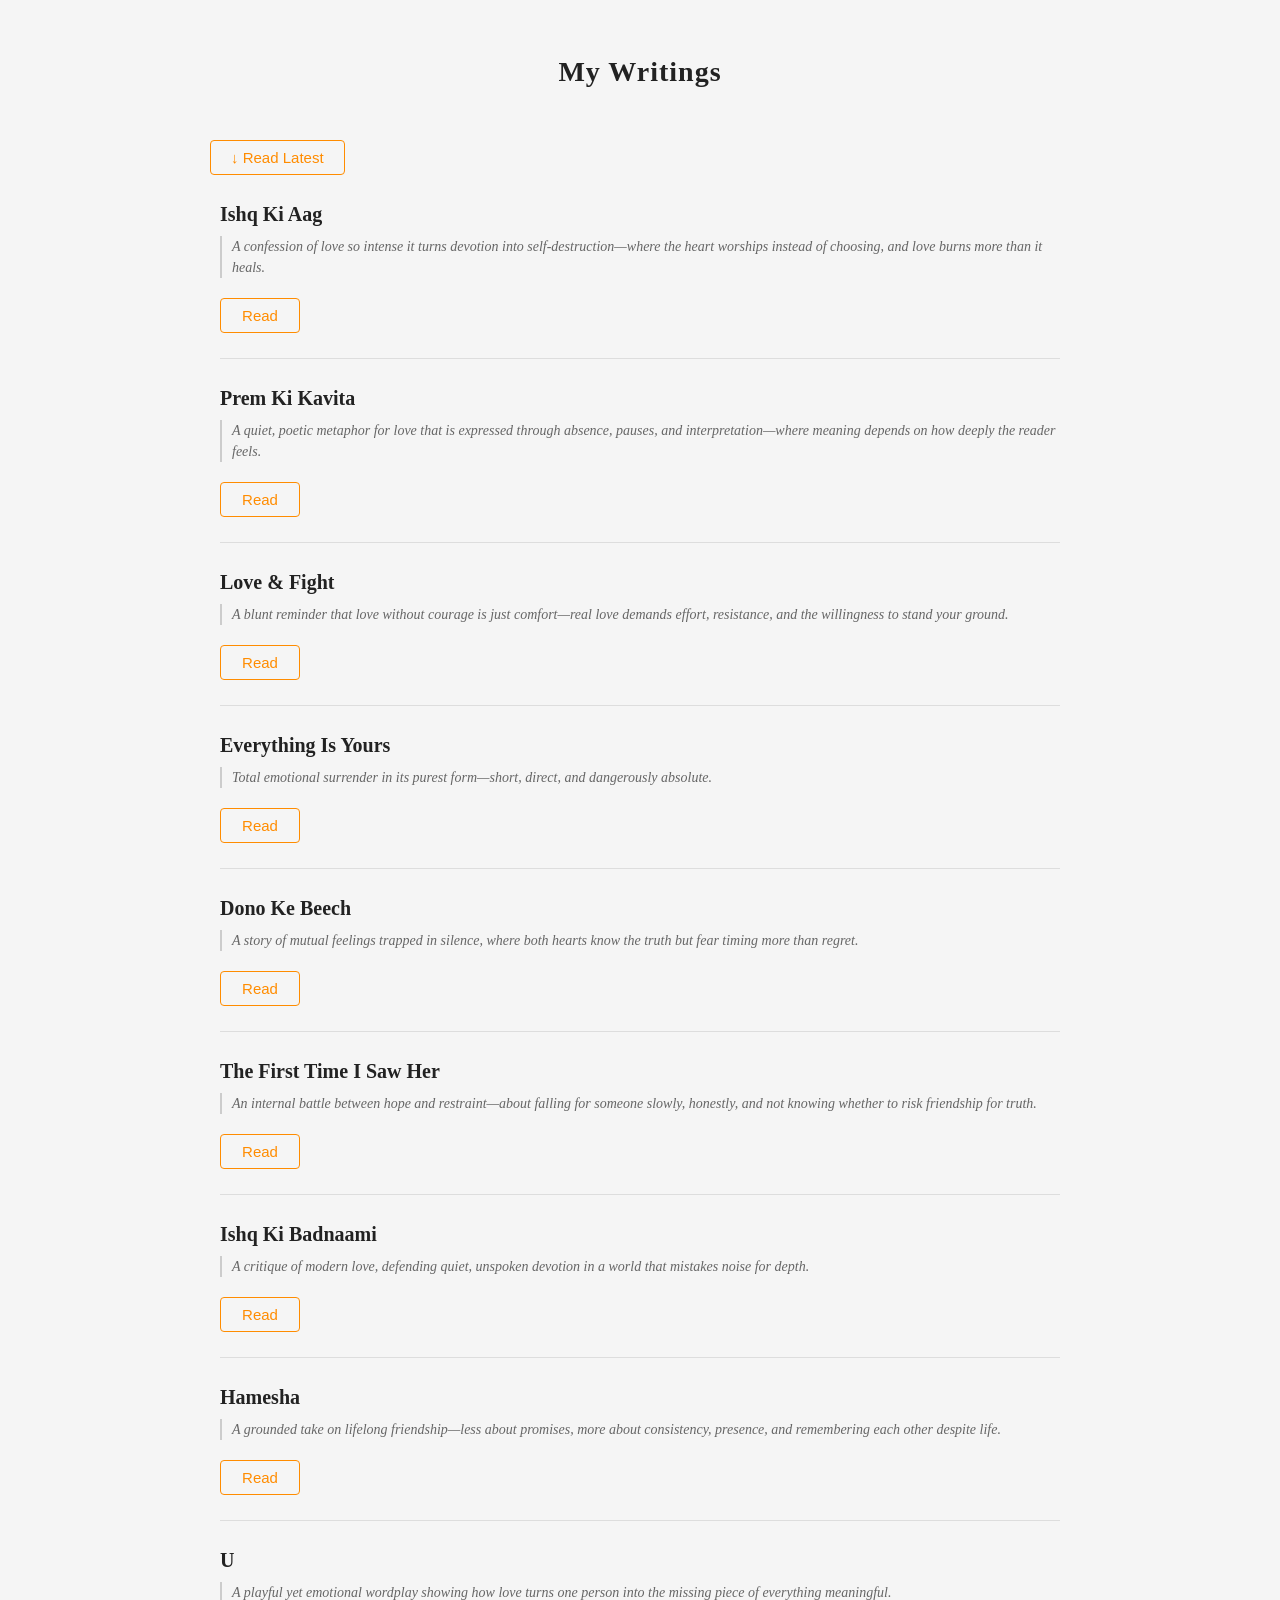
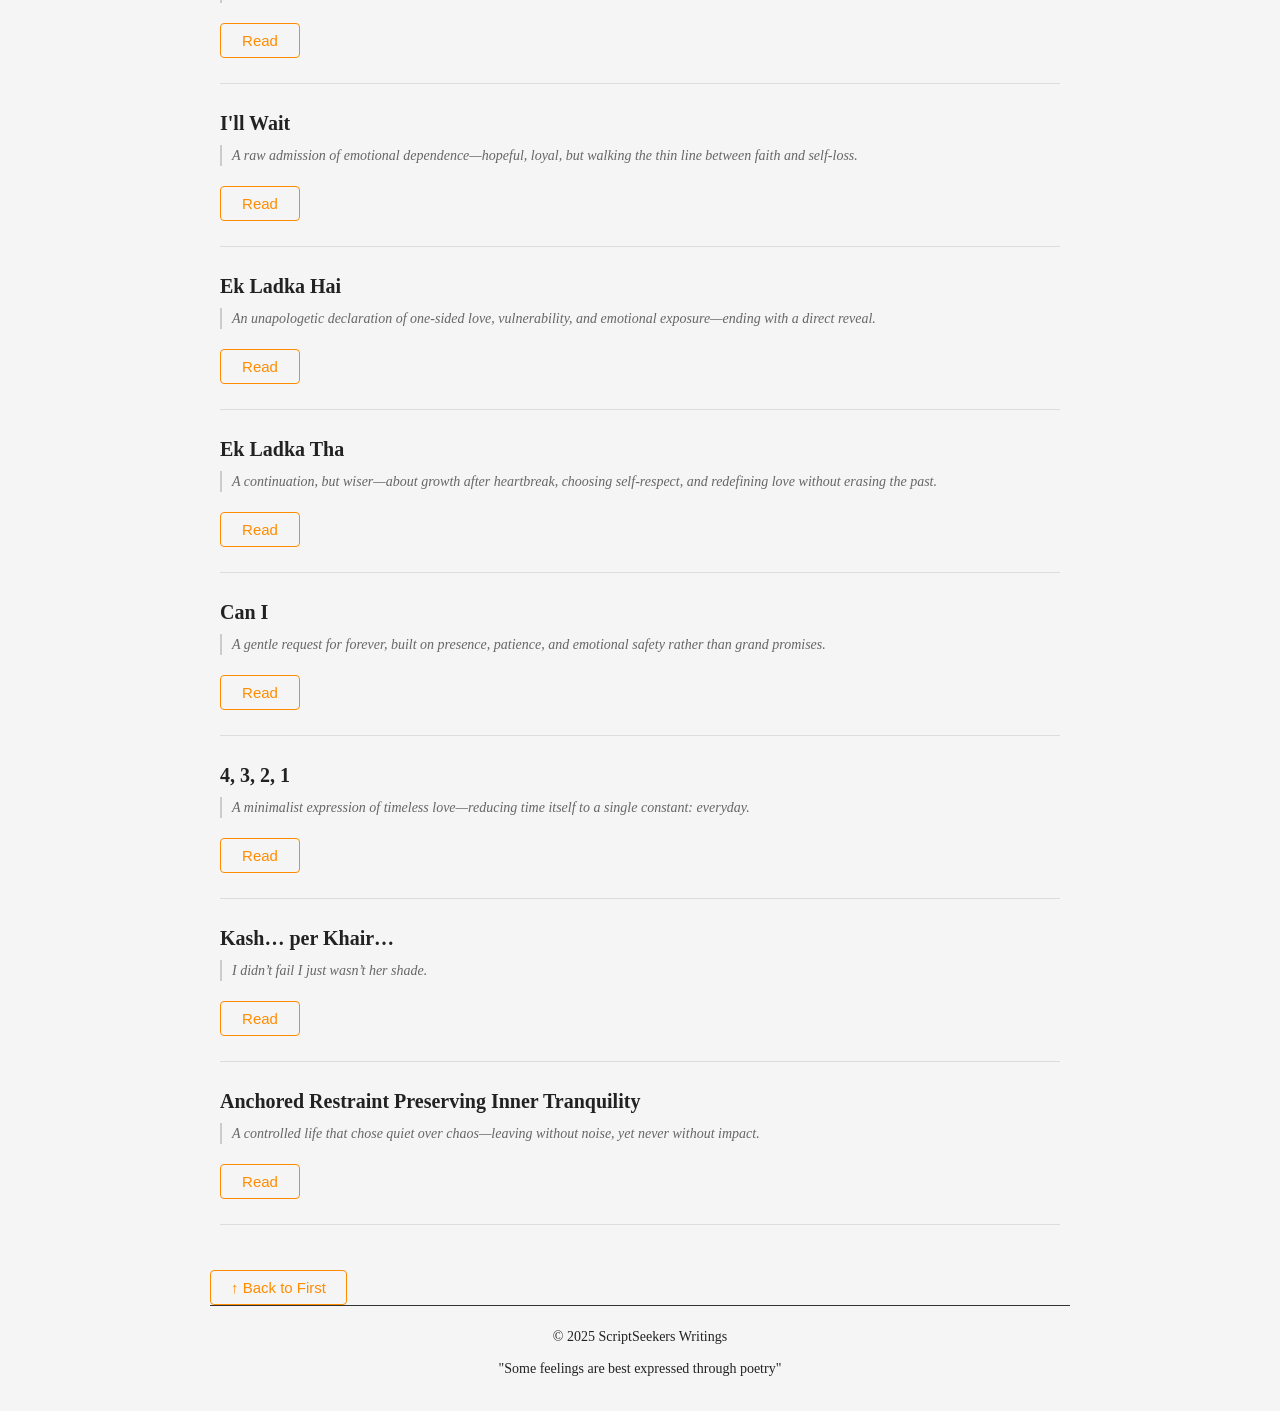
==== index.html @ 4f08c77f "Update index.html" ====
<!DOCTYPE html>
<html lang="en">
<head>
  <meta charset="UTF-8">
  <meta name="viewport" content="width=device-width, initial-scale=1.0">
  <title>ScriptSeekers Writings</title>
  <style>
    * {
      margin: 0;
      padding: 0;
      box-sizing: border-box;
    }

    .nav-buttons {
      position: fixed;
      right: 15px;
      bottom: 20px;
      display: flex;
      flex-direction: column;
      gap: 10px;
      z-index: 999;
    }

    .nav-buttons button {
      background: rgba(0,0,0,0.7);
      backdrop-filter: blur(4px);
    }

    body {
      font-family: Georgia, serif;
      background: #0f0f0f;
      color: #f2f2f2;
      max-width: 900px;
      margin: 0 auto;
      padding: 20px;
      line-height: 1.6;
    }

    h1 {
      text-align: center;
      margin: 30px 0 40px;
      letter-spacing: 1px;
      font-size: 28px;
      padding: 0 10px;
    }

    .card {
      border-bottom: 1px solid #333;
      padding: 25px 0;
      margin: 0 10px;
    }

    .title {
      font-size: 20px;
      font-weight: bold;
      margin-bottom: 8px;
      line-height: 1.4;
    }

    .summary {
      color: #aaa;
      font-style: italic;
      margin-bottom: 15px;
      font-size: 14px;
      line-height: 1.5;
      padding-left: 10px;
      border-left: 2px solid #444;
    }

    button {
      background: transparent;
      color: #ffb347;
      border: 1px solid #ffb347;
      padding: 8px 20px;
      cursor: pointer;
      border-radius: 4px;
      margin-top: 5px;
      font-size: 15px;
      transition: all 0.3s ease;
      min-width: 80px;
    }

    button:hover {
      background: #ffb347;
      color: #000;
    }

    button:active {
      transform: scale(0.98);
    }

    .content {
      display: none;
      white-space: pre-line;
      margin-top: 20px;
      line-height: 1.8;
      color: #e6e6e6;
      padding-left: 10px;
      border-left: 1px solid #333;
      font-size: 16px;
      overflow-wrap: break-word;
      word-wrap: break-word;
    }

    /* Mobile-specific styles */
    @media (max-width: 768px) {
      body {
        padding: 15px 10px;
      }
      
      h1 {
        font-size: 24px;
        margin: 20px 0 30px;
        padding: 0 5px;
      }
      
      .card {
        padding: 20px 0;
        margin: 0 5px;
      }
      
      .title {
        font-size: 18px;
      }
      
      .summary {
        font-size: 13px;
        padding-left: 8px;
        margin-bottom: 12px;
      }
      
      button {
        padding: 7px 16px;
        font-size: 14px;
      }
      
      .content {
        font-size: 15px;
        line-height: 1.7;
        padding-left: 8px;
      }
    }

    .footer-bottom {
        text-align: center;
        padding-top: 20px;
        border-top: 1px solid #333;
        max-width: 900px;
        margin: 0 auto;
    }

    .footer-bottom p {
        font-size: 14px;
        margin-bottom: 10px;
    }

    @media (max-width: 480px) {
      body {
        padding: 10px 5px;
      }
      
      h1 {
        font-size: 22px;
        margin: 15px 0 25px;
        letter-spacing: 0.5px;
      }
      
      .card {
        padding: 18px 0;
      }
      
      .title {
        font-size: 17px;
      }
      
      .summary {
        font-size: 12px;
        padding-left: 6px;
        border-left-width: 1px;
      }
      
      button {
        padding: 6px 14px;
        font-size: 13px;
        min-width: 70px;
      }
      
      .content {
        font-size: 14px;
        line-height: 1.6;
        padding-left: 6px;
      }
    }

    /* For very small screens */
    @media (max-width: 360px) {
      h1 {
        font-size: 20px;
      }
      
      .title {
        font-size: 16px;
      }
      
      button {
        padding: 5px 12px;
        font-size: 12px;
      }
    }

    /* Improve readability on all screens */
    @media (prefers-color-scheme: light) {
      body {
        background: #f5f5f5;
        color: #222;
      }
      
      .card {
        border-bottom-color: #ddd;
      }
      
      .summary {
        color: #666;
        border-left-color: #ccc;
      }
      
      .content {
        color: #333;
        border-left-color: #ddd;
      }
      
      button {
        color: #ff8c00;
        border-color: #ff8c00;
      }
      
      button:hover {
        background: #ff8c00;
        color: #fff;
      }
    }

    /* Smooth scrolling for better mobile experience */
    html {
      scroll-behavior: smooth;
    }

    /* Touch-friendly tap targets */
    @media (hover: none) and (pointer: coarse) {
      button {
        padding: 10px 22px;
        min-height: 44px;
      }
      
      .card {
        padding: 22px 0;
      }
    }
  </style>
</head>
<body>
  
<h1 id="top">My Writings</h1>

<div class="jump">
  <a href="#bottom">
    <button>↓ Read Latest</button>
  </a>
</div>

<!-- 1 -->
<div class="card">
  <div class="title">Ishq Ki Aag</div>
  <div class="summary">A confession of love so intense it turns devotion into self-destruction—where the heart worships instead of choosing, and love burns more than it heals.</div>
  <button onclick="toggle(this)">Read</button>
  <div class="content">
Maine pucha apne Ishq se,
“Kya main kar sakta hoon tumhari fikar?”
Ishq ne dhadkan chhoo kar kaha,
“Jo tumhara dil chahe, wahi sachkar.”

Dil ne cheekh kar kaha,
“Main tumhara hona chahta hoon…
Poora, bina kisi bhi shart ke.”

Par main dil de na saka,
Kyuki yeh bechaara dil
Tumhari har ada, har nazakat ko
Bhagwan ki tarah chahne laga hai.

Ab halat yeh hai
Mera dil bhi Ishq ki tarah
Tum par hi jalta,
Tum par hi pighalta,
Tum par hi bikhar raha hai.

Ki chandi sona ek taraf,
aur tera hona ek taraf.
Ek taraf teri aankhen,
jaadu tona ek taraf.
  </div>
</div>

<!-- 2 -->
<div class="card">
  <div class="title">Prem Ki Kavita</div>
  <div class="summary">A quiet, poetic metaphor for love that is expressed through absence, pauses, and interpretation—where meaning depends on how deeply the reader feels.</div>
  <button onclick="toggle(this)">Read</button>
  <div class="content">
Priy likhakar niche likh du naam tumhara,
kuch jagah beech me chhod,
niche likh dun sada tumhara.

Likha beech me kya,
yeh tumko padhna hai,
kagaz par man ki bhasha ka
artha samajhna hai.

Jo bhi artha nikalogi tum,
wah mujhko swikar;
jhuke adhar, jhuke nayan,
maun adhar ya kora kagaz —
artha sabhi ka pyar.
  </div>
</div>

<!-- 3 -->
<div class="card">
  <div class="title">Love & Fight</div>
  <div class="summary">A blunt reminder that love without courage is just comfort—real love demands effort, resistance, and the willingness to stand your ground.</div>
  <button onclick="toggle(this)">Read</button>
  <div class="content">
If you're a lover,
you gotta be a fighter.
Because if you don't fight for your love,
what kind of love do you have?
  </div>
</div>

<!-- 4 -->
<div class="card">
  <div class="title">Everything Is Yours</div>
  <div class="summary">Total emotional surrender in its purest form—short, direct, and dangerously absolute.</div>
  <button onclick="toggle(this)">Read</button>
  <div class="content">
You are the love of my life.
Everything I have.
And everything I am.
Is yours.
  </div>
</div>

<!-- 5 -->
<div class="card">
  <div class="title">Dono Ke Beech</div>
  <div class="summary">A story of mutual feelings trapped in silence, where both hearts know the truth but fear timing more than regret.</div>
  <button onclick="toggle(this)">Read</button>
  <div class="content">
Na tu bola, na main,
par har lafz ke beech kuch tha.
Hawa bhi jaanti thi,
ke khamoshi mein ishq sa kuch tha.

Tere dekhne ka andaaz,
aur mera nazar jhuka lena,
ye dono adhoori baatein,
par dil ka keh jaana.

Kisi ne poocha, “kuch chal raha hai?”
hum dono muskura diye,
ek jaise jazbaat the dono ke,
bas alfaaz kahaan diye?

Tu bhi samajhta tha,
main bhi mehsoos karti thi,
par dono ne khud se kaha,
“abhi waqt nahi, bas yehi sahi.”

Aur waqt guzarta gaya,
par wo ehsaas wahi tha
na izhaar hua, na inkaar,
par pyaar… dono ke dilon mein wahi tha. ❤️
  </div>
</div>

<!-- 6 -->
<div class="card">
  <div class="title">The First Time I Saw Her</div>
  <div class="summary">An internal battle between hope and restraint—about falling for someone slowly, honestly, and not knowing whether to risk friendship for truth.</div>
  <button onclick="toggle(this)">Read</button>
  <div class="content">
The first time I saw her,
the world slowed down for a breath.
I was on the field sweat, dust, and nightlight
and there she stood,
in a white jacket and black jeans,
composed, distant, whispering to her phone,
as if the universe bowed quietly to her calm.

I don't know why,
but something inside me stirred that day
a pull, a quiet ache.
She felt like a story I could never belong to,
someone far beyond my reach,
a league I could only dream of entering.

Four years slipped by like passing clouds,
and now, she talks to me.
Sometimes we walk,
side by side, under evening skies,
and I swear,
she feels almost like my type
maybe even more.

I've never lied to her,
not once
my heart's been an open page.
But hers?
I can't read it yet.

And now I stand here, torn
should I keep this fragile friendship,
or risk it all,
and let love take its chance?
  </div>
</div>

<!-- 7 -->
<div class="card">
  <div class="title">Ishq Ki Badnaami</div>
  <div class="summary">A critique of modern love, defending quiet, unspoken devotion in a world that mistakes noise for depth.</div>
  <button onclick="toggle(this)">Read</button>
  <div class="content">
Kehte hain mujhe kya pata ishq kya hota hai,
arre yeh kambakht ishq hi toh badnaam hota hai.
Aaj ke log kya samjhein mohabbat ka junoon,
Jo khamoshi se chaahe, jo naa keh ke bhi kehna chaahe
wahi asar-daam hota hai.
  </div>
</div>

<!-- 8 -->
<div class="card">
  <div class="title">Hamesha</div>
  <div class="summary">A grounded take on lifelong friendship—less about promises, more about consistency, presence, and remembering each other despite life.</div>
  <button onclick="toggle(this)">Read</button>
  <div class="content">
Forever dosti koi vaada nahi,
ek choti si zimmedaari hoti hai.
Hum chahe pehli priority na bane,
par ek priority zaroor hote hain.

Zindagi sabko busy karti hai,
raaste alag-alag mod leti hain.
Phir bhi asli dosti tab dikhti hai
jab hum yaad rakhte hain
ki koi humara bhi hai.

Na roz ki baatein zaroori,
na har pal saath rehna.
Bas kabhi-kabhi ek message,
ek smile, ek "tu theek hai na?"

Forever dosti ka raaz yahi hai
ki hum perfect nahi hote,
par phir bhi ek dusre ko
apni priorities mein
kahin na kahin rakhe rehte hain.
  </div>
</div>

<!-- 9 -->
<div class="card">
  <div class="title">U</div>
  <div class="summary">A playful yet emotional wordplay showing how love turns one person into the missing piece of everything meaningful.</div>
  <button onclick="toggle(this)">Read</button>
  <div class="content">
How can I "LA_GH" without "U"
How can I "TR_ST" without "U"
How can I "H_G" without "U"
How can I have "F_N" without "U"
How can I have a "F_TURE" without "U"
My "SO_L" is incomplete without "U"
  </div>
</div>

<!-- 10 -->
<div class="card">
  <div class="title">I'll Wait</div>
  <div class="summary">A raw admission of emotional dependence—hopeful, loyal, but walking the thin line between faith and self-loss.</div>
  <button onclick="toggle(this)">Read</button>
  <div class="content">
God is not letting me forget about you and me.
Every single day I miss you, I feel alone without you.
I don't know what is going on in my mind,
I just know that you're the love of my life.
So I'll wait for you, and I know that one day
we will be together and live happily....
  </div>
</div>

<!-- 11 -->
<div class="card">
  <div class="title">Ek Ladka Hai</div>
  <div class="summary">An unapologetic declaration of one-sided love, vulnerability, and emotional exposure—ending with a direct reveal.</div>
  <button onclick="toggle(this)">Read</button>
  <div class="content">
Ek Ladka Hai Jo Tumse Bohot Pyar Karta Hai
Ek Ladka Hai Jo Tumhe Bohot Yaad Karta Hai
Ek Ladka Hai Jo Darta Hai Tumhe Khone Se
Ek Ladka Hai Jo Darta Hai Tumhare Rone Se
Ek Ladka Hai Jo Dil Ki Tumhe Keh Nahi Paata
Ek Ladka Hai Jo Tere Bagair Reh Nahi Paata
Ek Ladka Hai Jo Tumhe Paane Ko Tarsta Hai
Ek Ladka Hai Jo Tumhe Dekh Kar Hasta Hai
Ek Ladka Hai Jo Khudko Tumhara Kehta Hai
Ek Ladka Hai Jo Tujhe Sabse Pyara Kehta Hai
Ek Ladka Hai Jiski Tu Mohabat Hai Jaan Hai
Ek Ladka Hai Jo Tere Liye Rehta Pareshan Hai
Uss Ladke Se Abhi Tak, Be Khabar Hai Tu
Woh Ladka Haaye Woh Ladka,
Main Hi Hoon.
  </div>
</div>

<!-- 12 -->
<div class="card">
  <div class="title">Ek Ladka Tha</div>
  <div class="summary">A continuation, but wiser—about growth after heartbreak, choosing self-respect, and redefining love without erasing the past.</div>
  <button onclick="toggle(this)">Read</button>
  <div class="content">
Ek ladka tha jo kabhi tumse bohot pyaar karta tha
Ek ladka tha jo har roz tumhe yaad karta tha
Ek ladka tha jo khone se darta rehta tha
Aur tumhare rone ka bojh khud pe sehta tha

Ek ladka tha jo dil ki baat keh nahi paaya
Aur chup rehkar khud ko hi haar gaya
Ek ladka tha jo tumhare bina reh nahi paata tha
Aur isi aadat ne use kamzor bana diya tha

Ek ladka tha jo paane ko tarasta raha
Aur tumhe dekh kar bhi sirf hasta raha
Ek ladka tha jo khud ko tumhara maanta tha
Aur tumhe apni duniya jaanta tha

Par waqt ne use ek baat sikha di
Ki mohabbat sirf mehsoos karna kaafi nahi hota
Ek din usne khud ko chunte hue dekha
Aur samajh gaya har kahani ka ant rona nahi hota

Ab ek ladka hai
Jo yaad toh karta hai, par rukta nahi
Jo darta nahi, jo toot kar bikta nahi
Jo tumhe apni kahani ka hissa maanta hai
Par poori kahani nahi
Tum ab bhi ho yaadon mein, sach hai
Par jagah badal chuki hai

Woh ladka jo kabhi "main hi hoon" kehta tha
Aaj bas itna kehta hai
"Main tha."
  </div>
</div>

<!-- 13 -->
<div class="card">
  <div class="title">Can I</div>
  <div class="summary">A gentle request for forever, built on presence, patience, and emotional safety rather than grand promises.</div>
  <button onclick="toggle(this)">Read</button>
  <div class="content">
Can I hold your hand,
not just today, but through every storm and sunrise?
& Can I be the one who listens to your silence and still understands?
Can I stay
when the world feels too heavy, and remind you how light love can feel?
Can I love you in all the little ways in every glance, every word, every heartbeat-
for as long as forever remembers us?
  </div>
</div>

<!-- 14 -->
<div class="card">
  <div class="title">4, 3, 2, 1</div>
  <div class="summary">A minimalist expression of timeless love—reducing time itself to a single constant: everyday.</div>
  <button onclick="toggle(this)">Read</button>
  <div class="content">
I can love you for 4 days
Summer day, Winter day, Rainy day, Autumn day.
May be 3 days
Yesterday, Today, Tomorrow.
No it should be 2 times
Day & Night.
May be 1 day
Everyday.
  </div>
</div>

<!-- 15 -->
<div class="card">
  <div class="title">Kash… per Khair…</div>
  <div class="summary">I didn’t fail I just wasn’t her shade.</div>
  <button onclick="toggle(this)">Read</button>
  <div class="content">
<b>A</b>dmired in silence,
<b>L</b>oved without permission.
<b>I</b>ntelligent enough to never pretend,
<b>S</b>trong enough to walk away whole,
<b>H</b>onest even when honesty bruises,
<b>A</b>uthentic in a world addicted to masks.

In the feeling of her,
I become the best shade of green—
But she has always loved blue.
  </div>
</div>

<!-- 16 --> 
<div class="card">
  <div class="title">Anchored Restraint Preserving Inner Tranquility</div> 
  <div class="summary">
    A controlled life that chose quiet over chaos—leaving without noise, yet never without impact.
  </div>
  <button onclick="toggle(this)">Read</button>
  <div class="content">
    He lived contained, not because he felt less,  
    but because he understood the cost of chaos.
    He chose peace with control over loud connection,  
    and in leaving softly,  
    he taught others how to stand without him.

    Woh logon ke beech hansi chhod jaata hai,
    par apni khamoshi kahin aur likh jaata hai.
    Zinda reh ke usne khud ko sambhaala,
    mar ke shayad apna bojh halka kar jaata hai.

    Usse uljhan se darr nahi tha,
    bas dil ke shor se bach ke chala.
    Kaam mein usne nishaan chhode,
    rishton mein bas itna ki —
    kisi ko tootna na pade.

    Woh dil deta tha, par poora nahi,
    kyunki usse yaadein bhaari lagti thi.
    Par jab woh nahi rahega,
    tab log samjhenge —
    uski kam baatein bhi wazan rakhti thi.

    Akela rehna uski kamzori nahi thi,
    yeh uska tarika tha zinda rehne ka.
    Par marne ke baad,
    uska sukoon logon ke yaadon mein badhega,
    kyunki woh kabhi bojh nahi bana.

    Woh chala jaayega bina hungame ke,
    jaise jeeya tha waise hi — shaant.
    Par jo ek baar uski zindagi mein aaya,
    uske andar ek aadat chhod jaayega:
    khud ko sambhaal ke jeene ki.

    Aur shayad yehi uski jeet hai —
    na roye hue log,
    na tootay hue dil,
    bas ek khamosh respect
    jo uske baad bhi zinda rahe.

    Kyunki kuch log jeete hain pyaar ke liye,
    aur kuch —
    taaki unke jaane ke baad bhi
    duniya thodi zyada stable lage.
  </div>
</div>

<div id="bottom"></div>

<div class="jump" style="margin-top:40px;">
  <a href="#top">
    <button>↑ Back to First</button>
  </a>
</div>

<footer>
  <div class="footer-bottom">
    <p>© 2025 ScriptSeekers Writings</p>
    <p>"Some feelings are best expressed through poetry"</p>
  </div>
</footer>

<script>
  function toggle(btn) {
    const content = btn.nextElementSibling;
    content.style.display = content.style.display === "block" ? "none" : "block";
    btn.innerText = content.style.display === "block" ? "Hide" : "Read";
    
    // Smooth scroll to show more content on mobile
    if (content.style.display === "block" && window.innerWidth < 768) {
      content.scrollIntoView({ behavior: 'smooth', block: 'nearest' });
    }
  }

  function goTop() {
    window.scrollTo({ top: 0, behavior: "smooth" });
  }

  function goBottom() {
    window.scrollTo({
      top: document.body.scrollHeight,
      behavior: "smooth"
    });
  }

    function toggle(btn) {
    const content = btn.nextElementSibling;
    const isOpen = content.style.display === "block";

    content.style.display = isOpen ? "none" : "block";
    btn.innerText = isOpen ? "Read" : "Hide";
  }
  
  // Improve mobile experience
  document.addEventListener('DOMContentLoaded', function() {
    // Add touch feedback for buttons
    const buttons = document.querySelectorAll('button');
    buttons.forEach(btn => {
      btn.addEventListener('touchstart', function() {
        this.style.transform = 'scale(0.98)';
      });
      btn.addEventListener('touchend', function() {
        this.style.transform = 'scale(1)';
      });
    });
  });
</script>

</body>

</html>
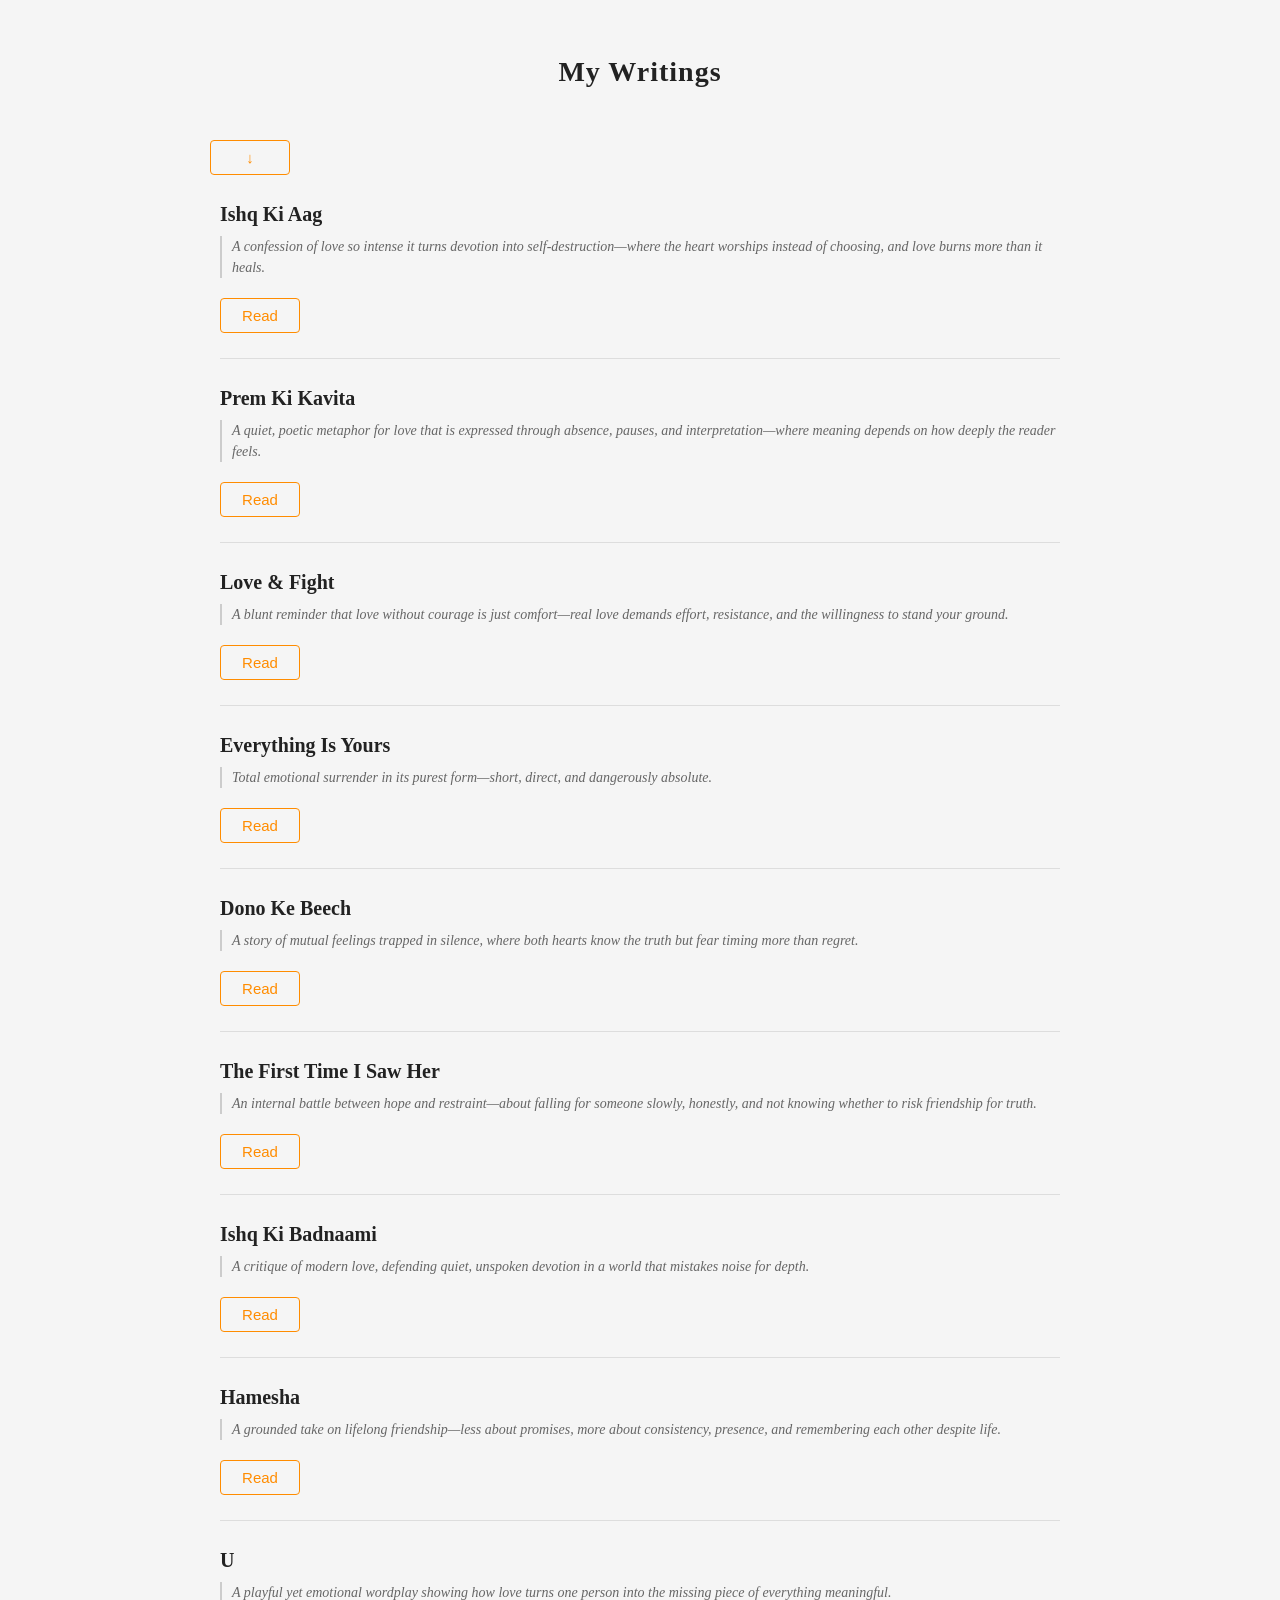
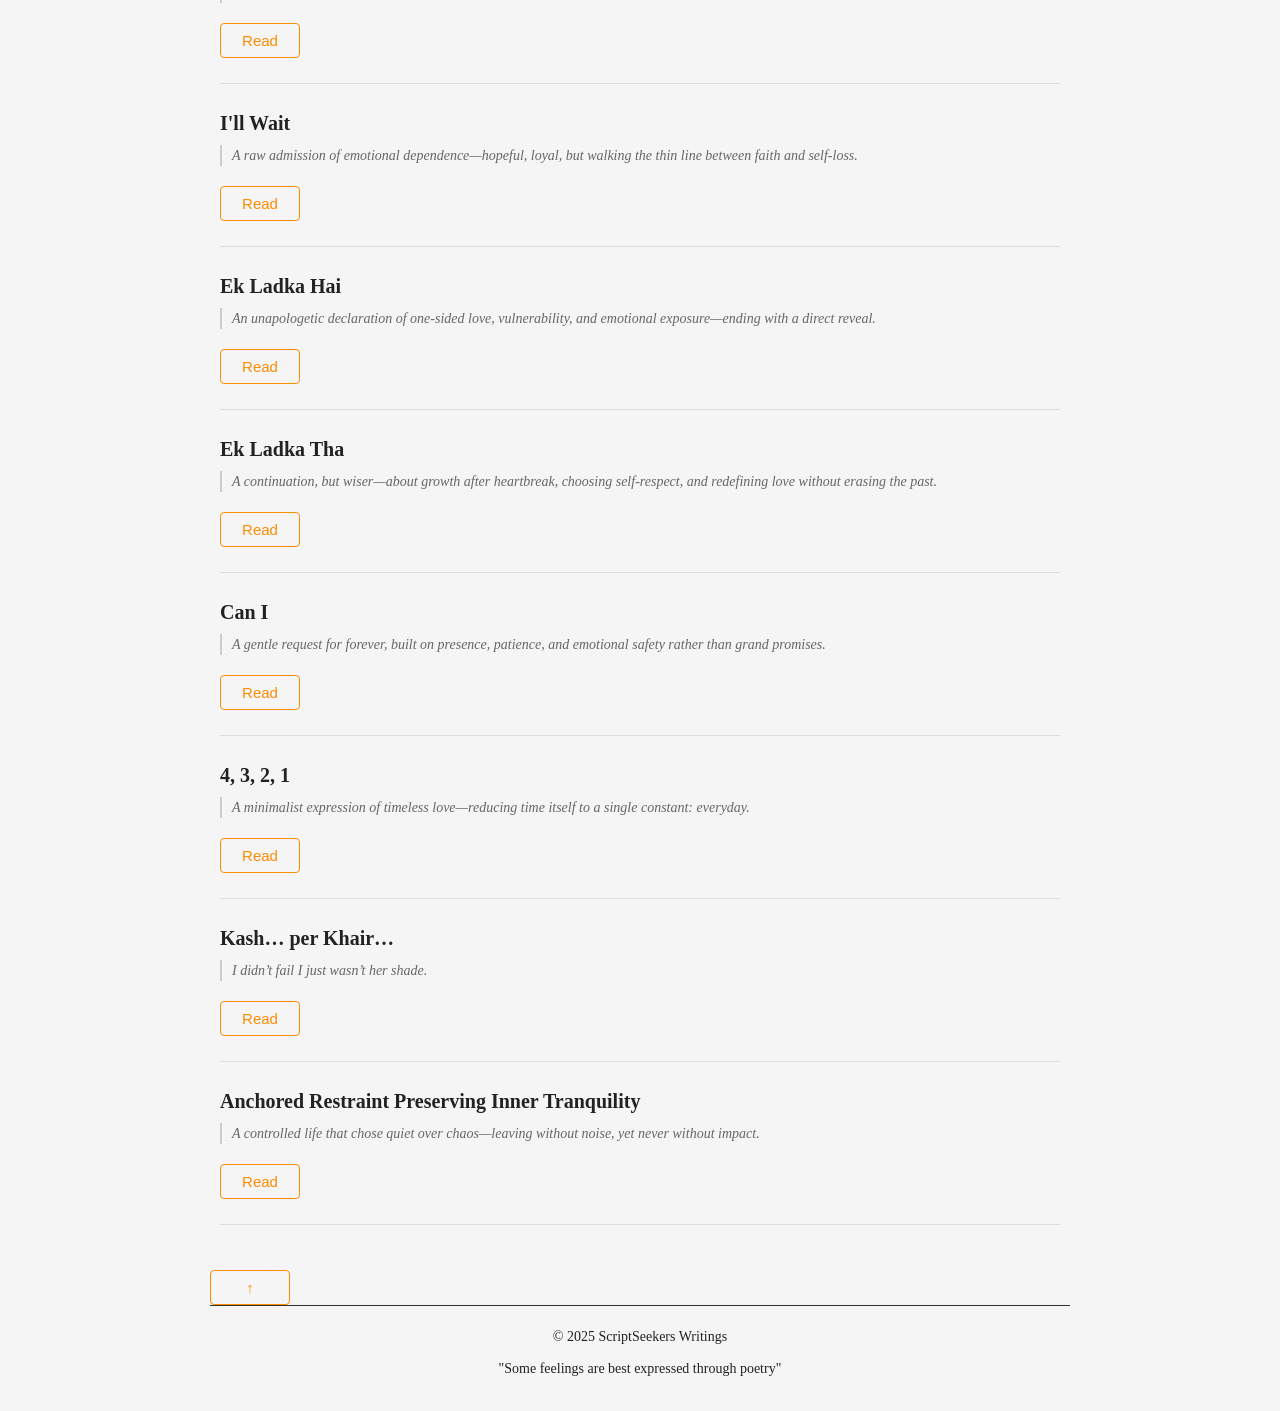
==== commit cbdfc577: "Update index.html" ====
--- a/index.html
+++ b/index.html
@@ -264,7 +264,7 @@
 
 <div class="jump">
   <a href="#bottom">
-    <button>↓ Read Latest</button>
+    <button>↓</button>
   </a>
 </div>
 
@@ -675,7 +675,7 @@
 
 <div class="jump" style="margin-top:40px;">
   <a href="#top">
-    <button>↑ Back to First</button>
+    <button>↑</button>
   </a>
 </div>
 
@@ -707,14 +707,6 @@
       top: document.body.scrollHeight,
       behavior: "smooth"
     });
-  }
-
-    function toggle(btn) {
-    const content = btn.nextElementSibling;
-    const isOpen = content.style.display === "block";
-
-    content.style.display = isOpen ? "none" : "block";
-    btn.innerText = isOpen ? "Read" : "Hide";
   }
   
   // Improve mobile experience
@@ -741,3 +733,5 @@
 
 
 
+
+
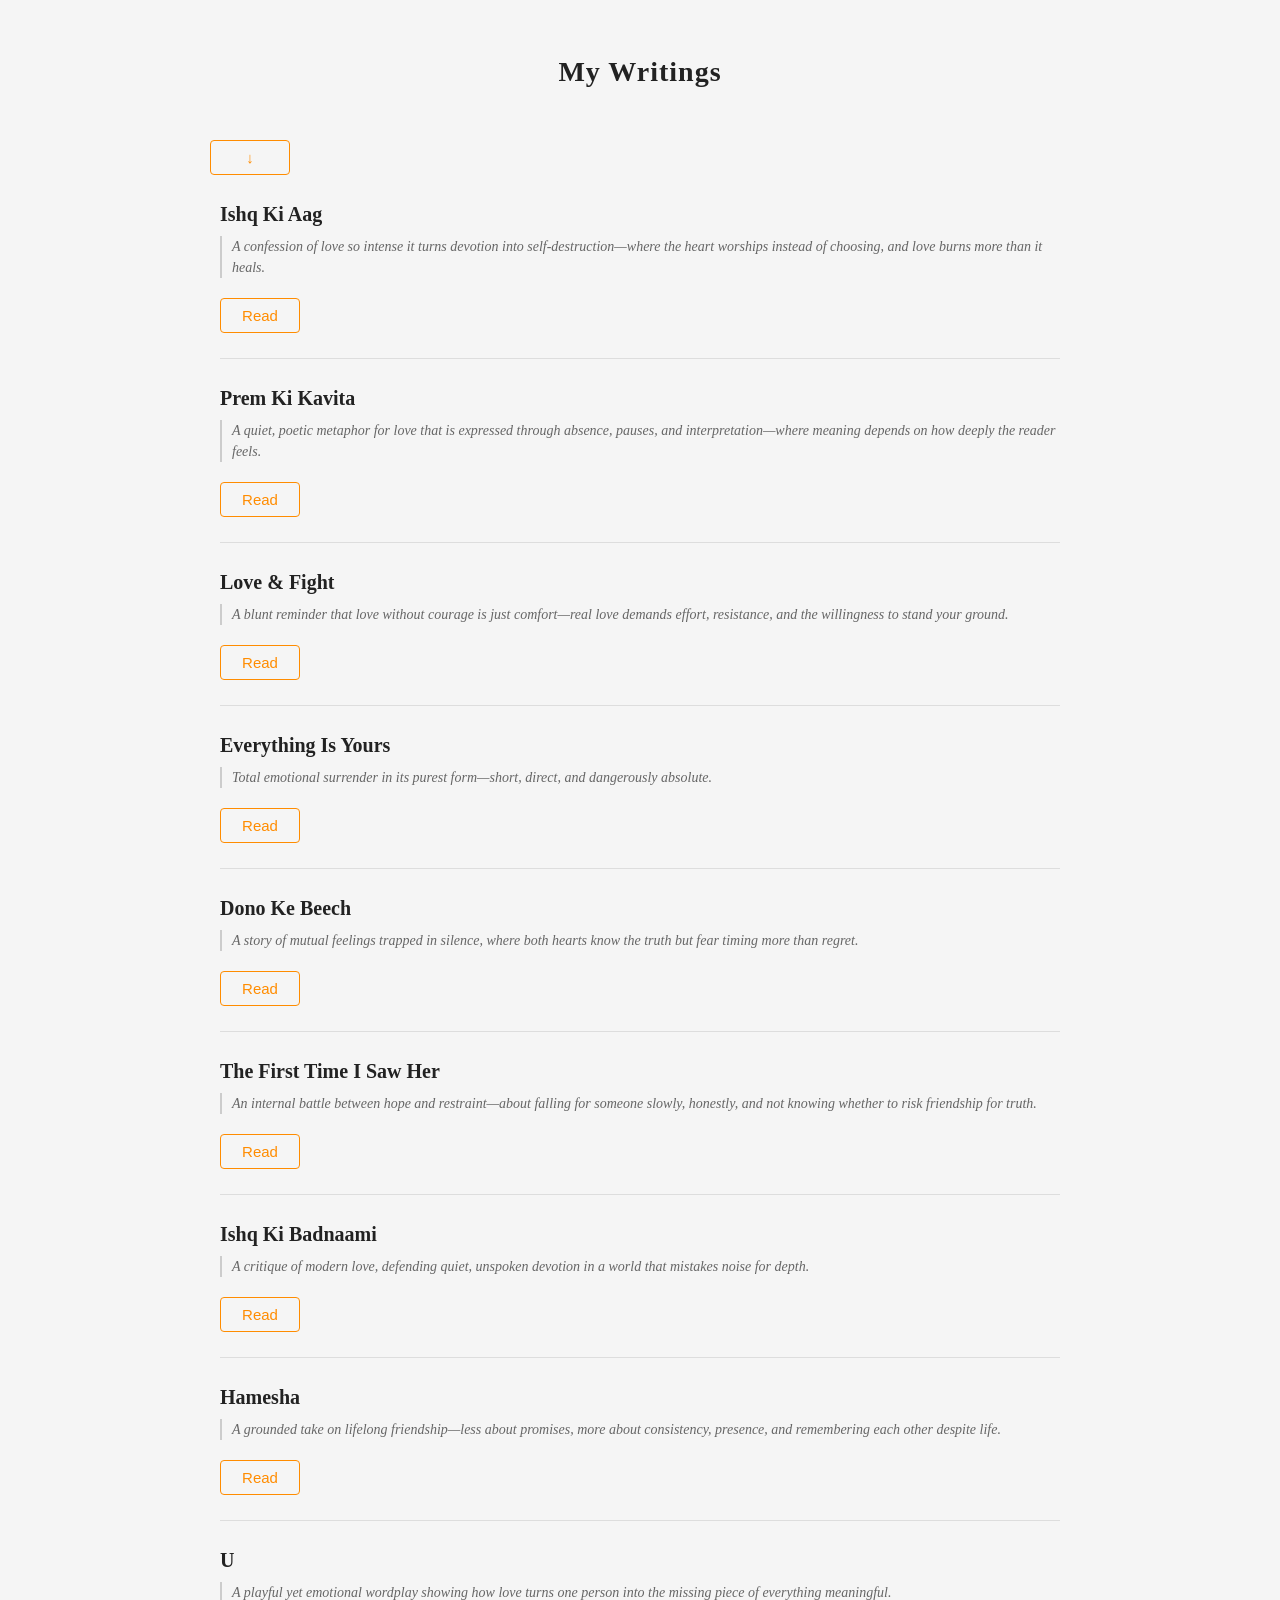
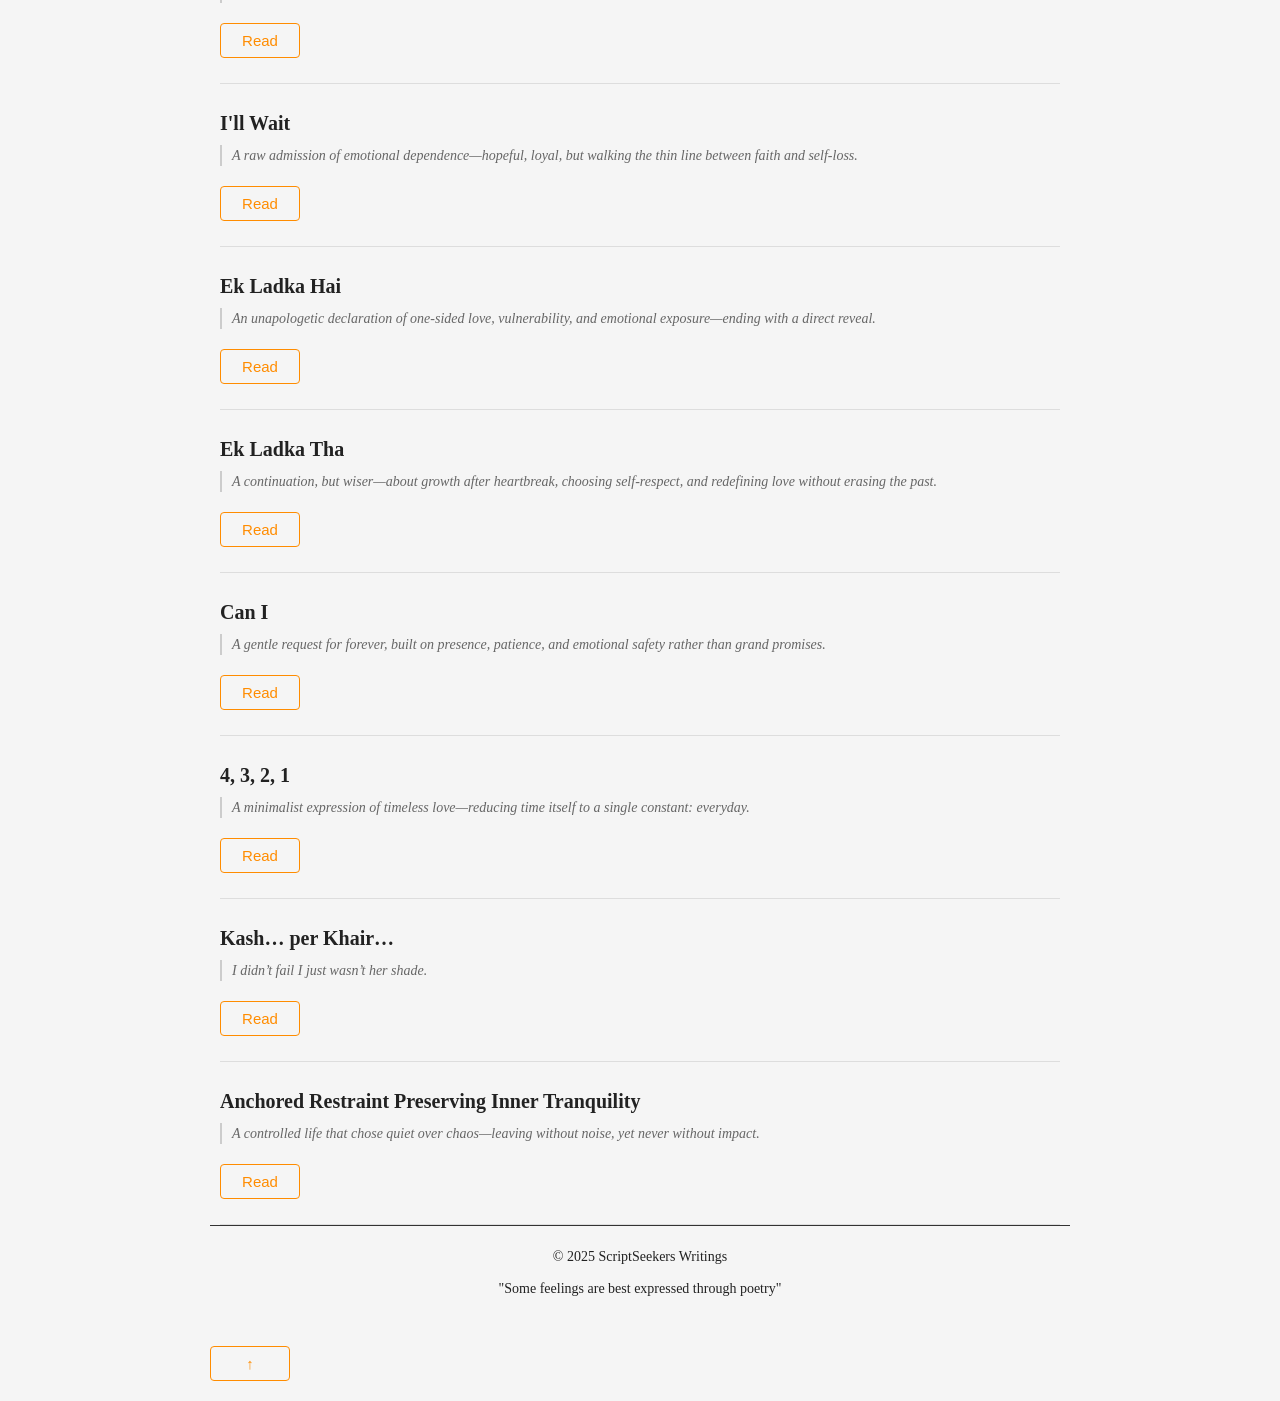
==== commit a81fb9e0: "Update index.html" ====
--- a/index.html
+++ b/index.html
@@ -671,21 +671,19 @@
   </div>
 </div>
 
-<div id="bottom"></div>
-
+<footer>
+  <div class="footer-bottom">
+    <p>© 2025 ScriptSeekers Writings</p>
+    <p>"Some feelings are best expressed through poetry"</p>
+  </div>
+</footer>
+
+  <div id="bottom"></div>
 <div class="jump" style="margin-top:40px;">
   <a href="#top">
     <button>↑</button>
   </a>
 </div>
-
-<footer>
-  <div class="footer-bottom">
-    <p>© 2025 ScriptSeekers Writings</p>
-    <p>"Some feelings are best expressed through poetry"</p>
-  </div>
-</footer>
-
 <script>
   function toggle(btn) {
     const content = btn.nextElementSibling;
@@ -735,3 +733,4 @@
 
 
 
+
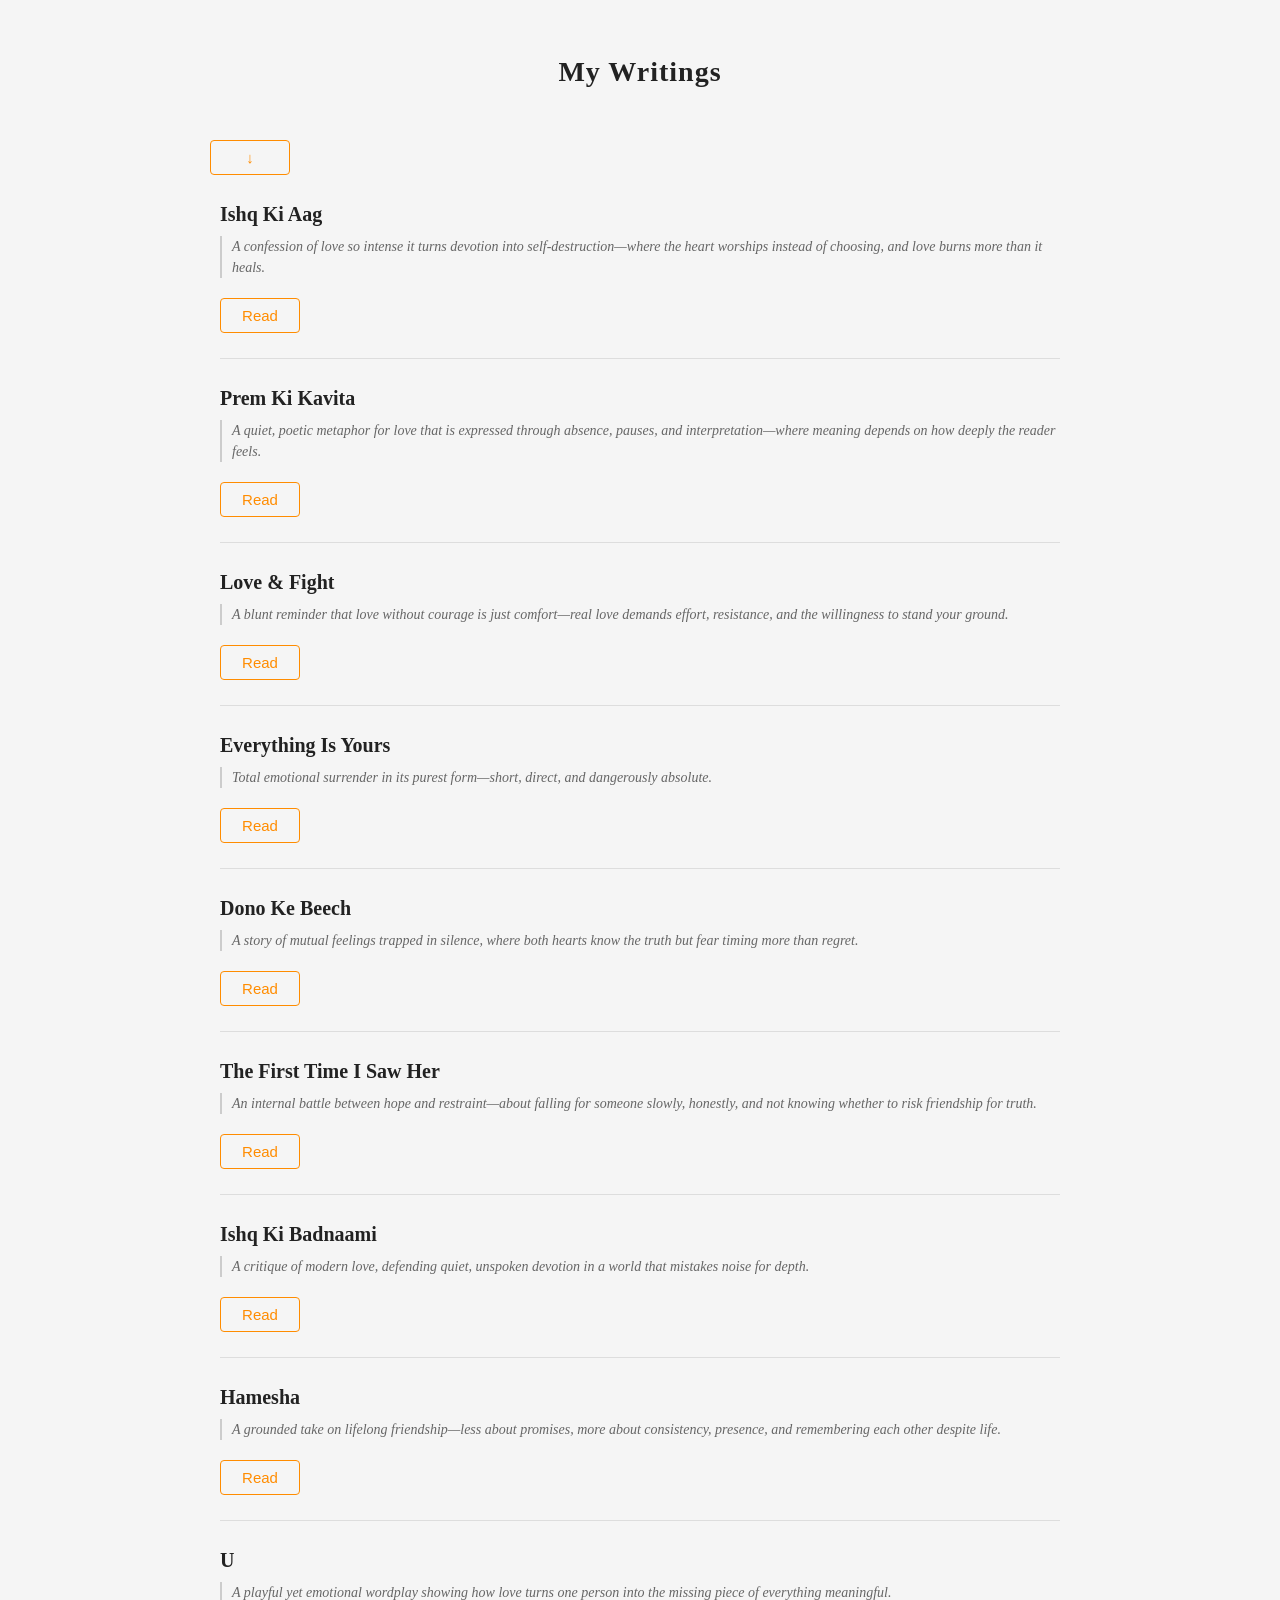
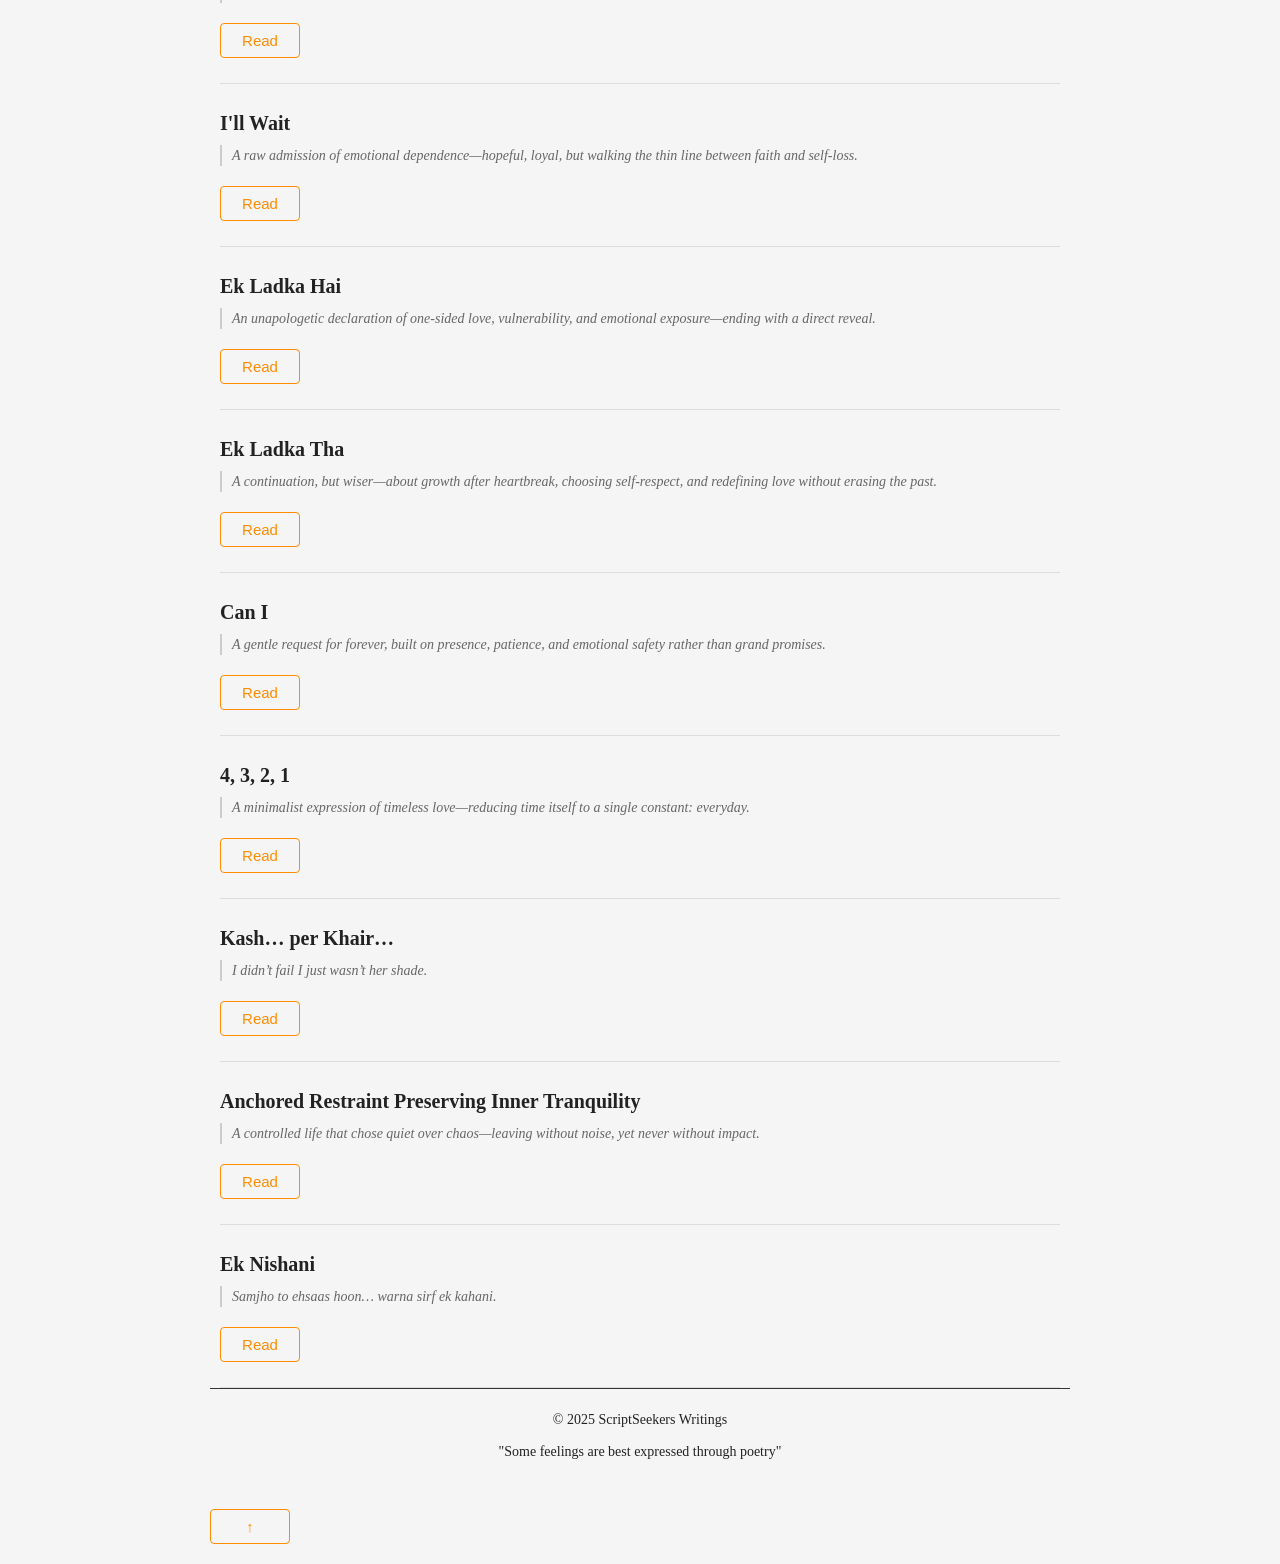
==== commit 61166ce8: "index.html" ====
--- a/index.html
+++ b/index.html
@@ -670,6 +670,38 @@
     duniya thodi zyada stable lage.
   </div>
 </div>
+
+<!-- 17 -->
+<div class="card">
+  <div class="title">Ek Nishani</div>
+  <div class="summary">Samjho to ehsaas hoon… warna sirf ek kahani.</div>
+  <button onclick="toggle(this)">Read</button>
+  <div class="content">
+
+Rakh sako to ek nishani hu mai,  
+Kho do to sirf ek kahani hu mai.  
+
+Rok na paaye jisko ye saari duniya,  
+Wo ek bund aankh ka paani hu mai.  
+
+Sabko pyaar dene ki aadat hai mujhe,  
+Apni alag pehchaan banane ki aadat hai mujhe.  
+Kitna bhi gehra zakhm de koi,  
+Utna hi zyada muskurane ki aadat hai mujhe.  
+
+Akela khwab hu mai,  
+Sawalon se khafa chhota sa jawab hu mai.  
+Jo samajh na sake — unke liye kaun?  
+Jo jaan gaye — unke liye khuli kitaab hu mai.  
+
+Aankhon se dekhoge to khush paoge,  
+Dil se puchoge to dard ka sailaab hu mai.  
+
+Agar rakh sako to ek nishani hu mai,  
+Kho do to sirf ek kahani hu mai.
+
+  </div>
+</div>
 
 <footer>
   <div class="footer-bottom">
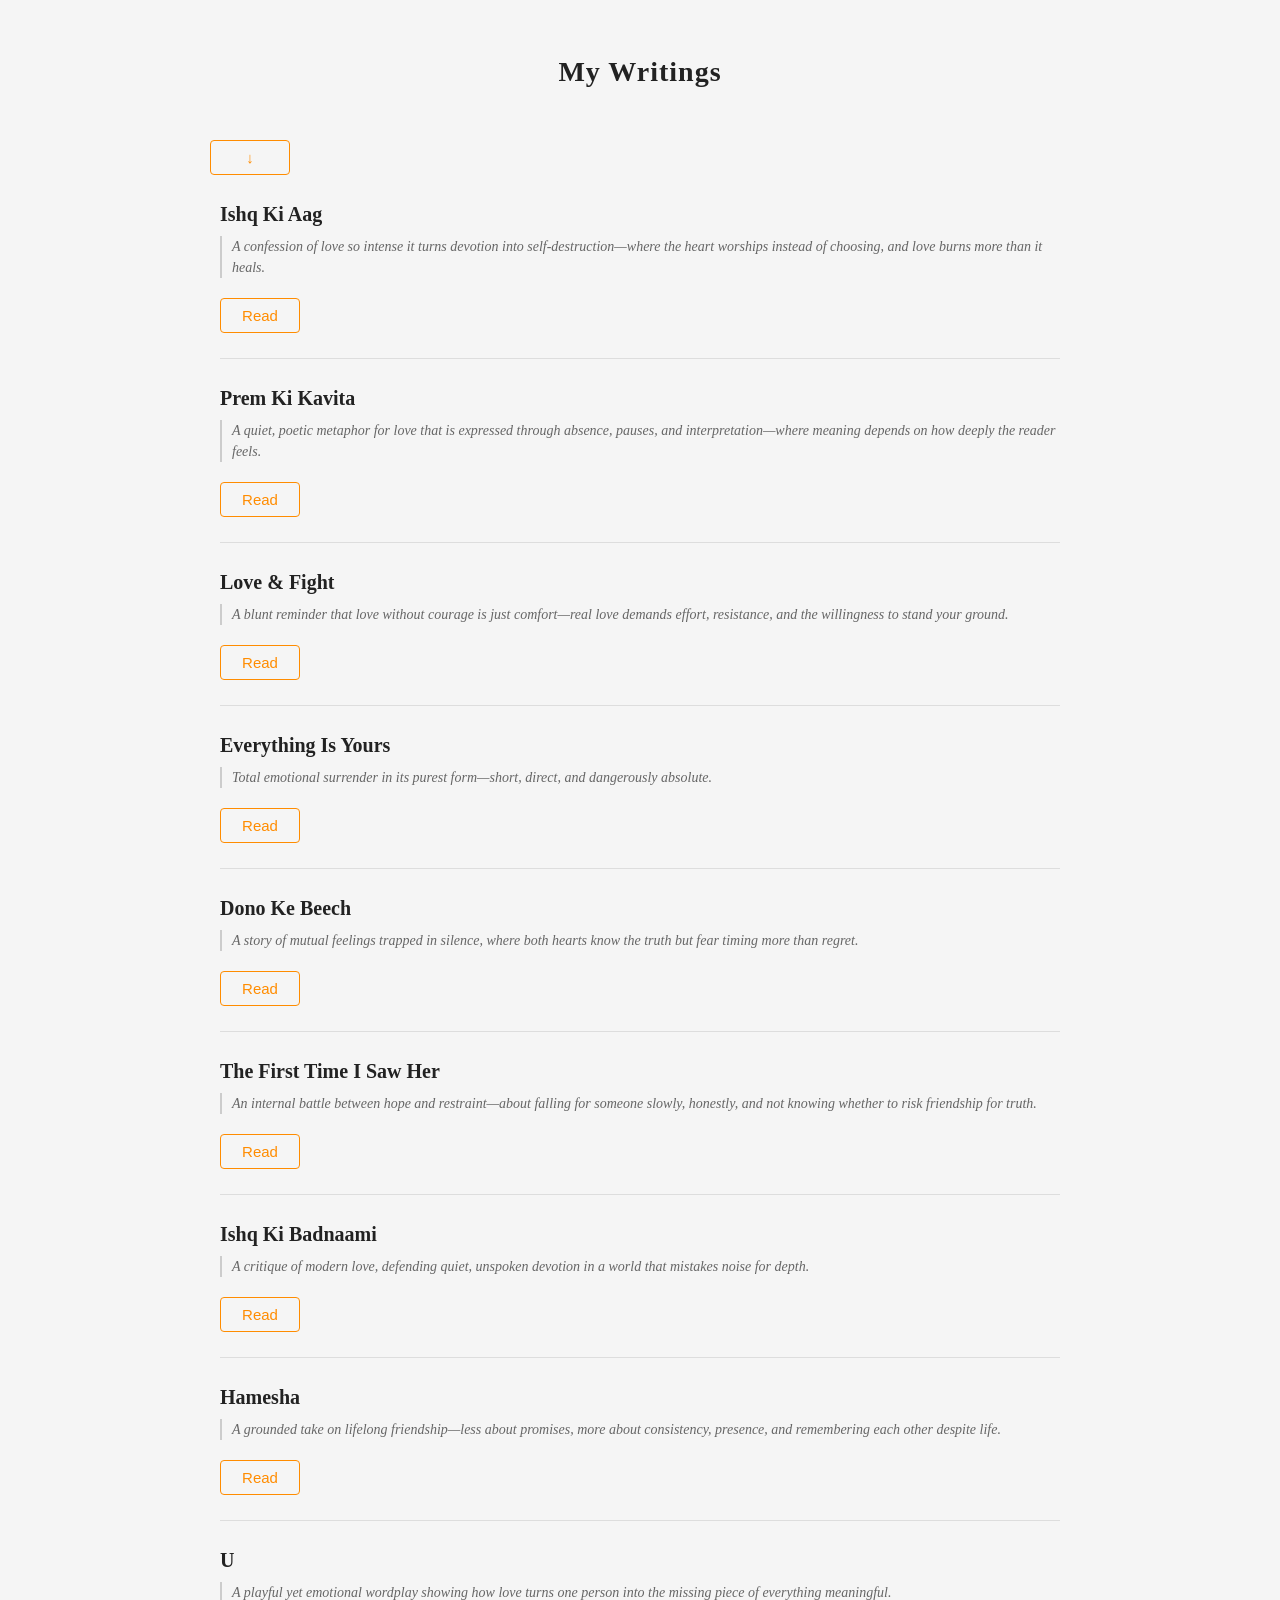
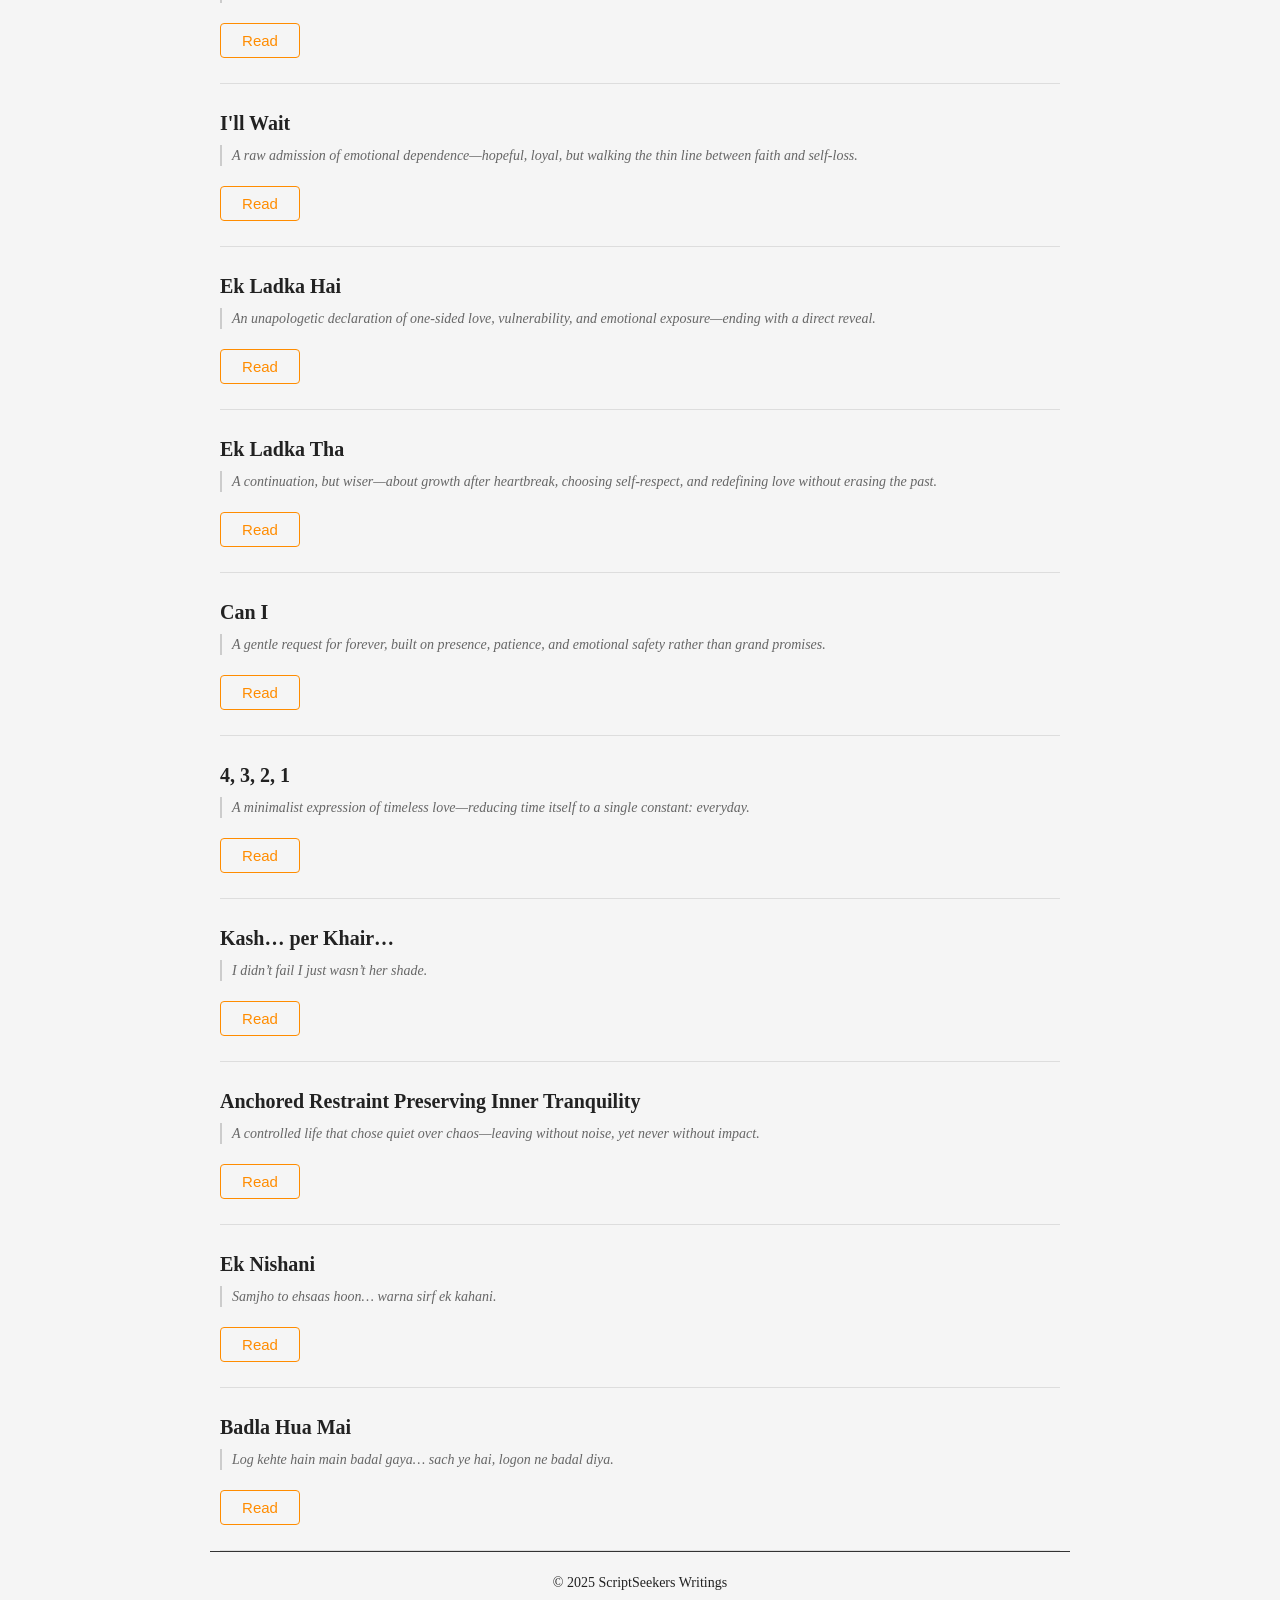
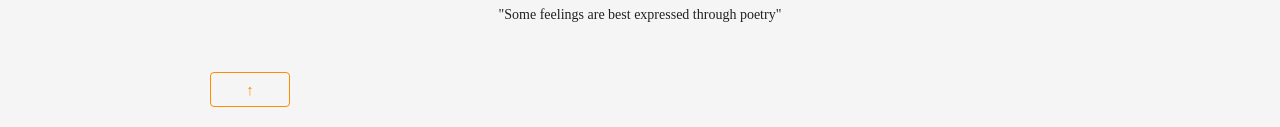
==== commit 463a1055: "index.html" ====
--- a/index.html
+++ b/index.html
@@ -699,6 +699,32 @@
 
 Agar rakh sako to ek nishani hu mai,  
 Kho do to sirf ek kahani hu mai.
+
+  </div>
+</div>
+
+
+<!-- 18 -->
+<div class="card">
+  <div class="title">Badla Hua Mai</div>
+  <div class="summary">Log kehte hain main badal gaya… sach ye hai, logon ne badal diya.</div>
+  <button onclick="toggle(this)">Read</button>
+  <div class="content">
+
+Khamosh chehre par  
+Hazaaro pehre hote hai,  
+Hasti aankhon me bhi  
+Zakhm gehre hote hai.  
+
+Jaroorat thi sahare ki  
+Jab toot gaye the mere sapne,  
+Paraayo ne saath diya,  
+Aur rang dikha gaye apne.  
+
+Bura nahi hu mai,  
+Meri bhi kuch kahani hai,  
+Yeh jo badla badla sa lagta hu,  
+Apno ki hi meharbani hai.
 
   </div>
 </div>
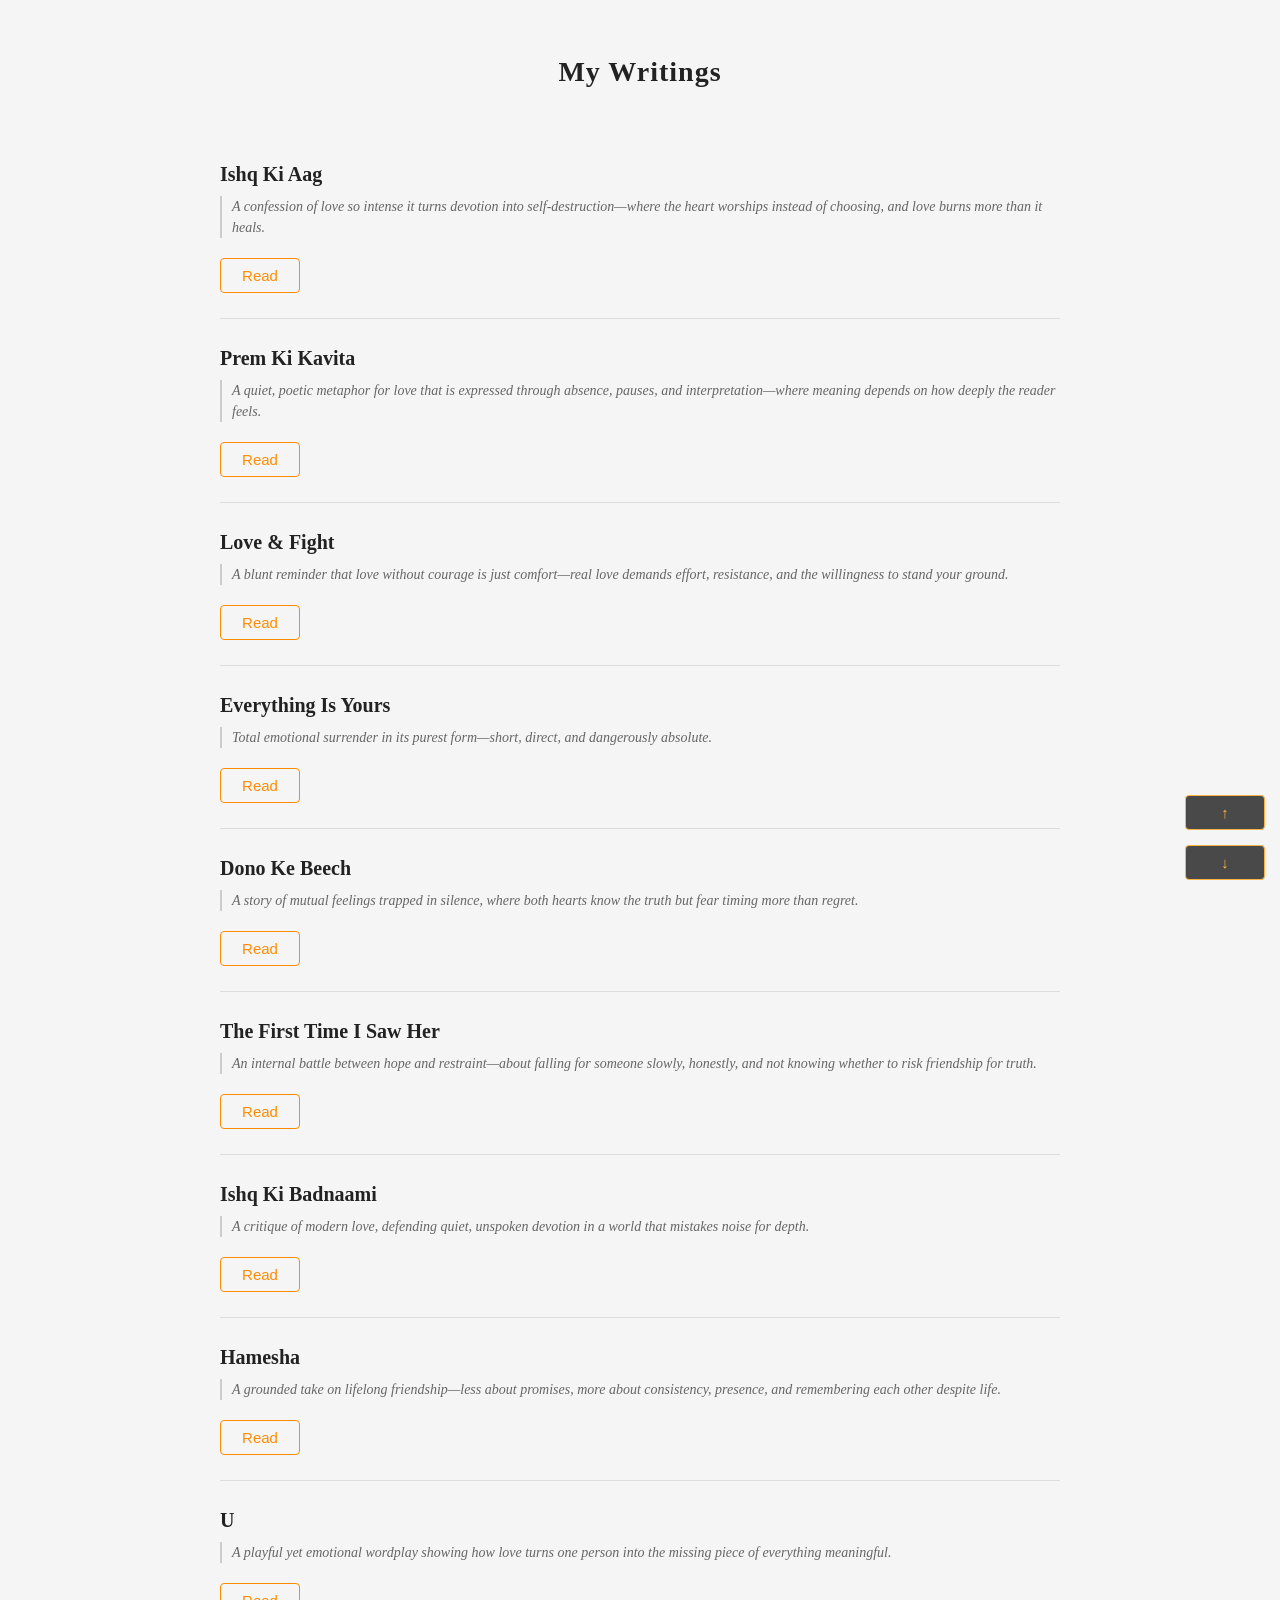
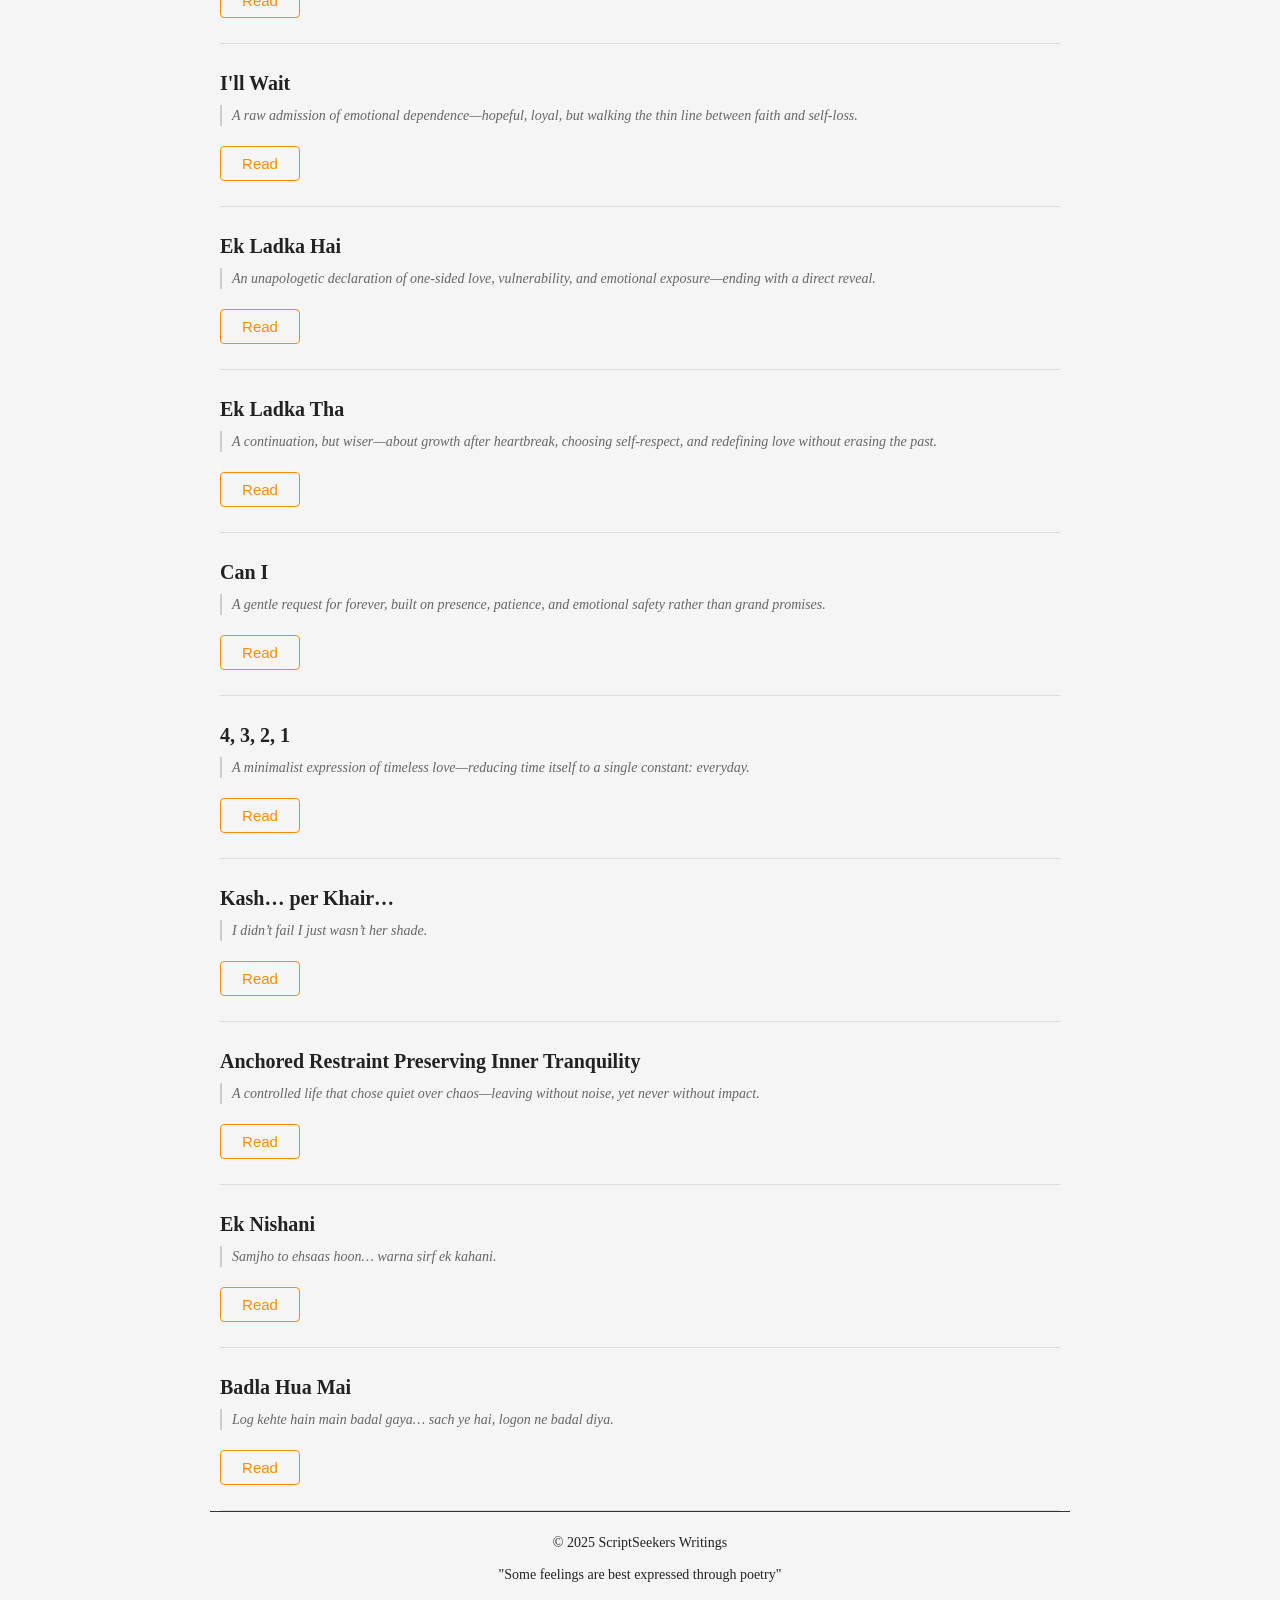
==== commit 6fdd9fc1: "index.html" ====
--- a/index.html
+++ b/index.html
@@ -4,270 +4,17 @@
   <meta charset="UTF-8">
   <meta name="viewport" content="width=device-width, initial-scale=1.0">
   <title>ScriptSeekers Writings</title>
-  <style>
-    * {
-      margin: 0;
-      padding: 0;
-      box-sizing: border-box;
-    }
-
-    .nav-buttons {
-      position: fixed;
-      right: 15px;
-      bottom: 20px;
-      display: flex;
-      flex-direction: column;
-      gap: 10px;
-      z-index: 999;
-    }
-
-    .nav-buttons button {
-      background: rgba(0,0,0,0.7);
-      backdrop-filter: blur(4px);
-    }
-
-    body {
-      font-family: Georgia, serif;
-      background: #0f0f0f;
-      color: #f2f2f2;
-      max-width: 900px;
-      margin: 0 auto;
-      padding: 20px;
-      line-height: 1.6;
-    }
-
-    h1 {
-      text-align: center;
-      margin: 30px 0 40px;
-      letter-spacing: 1px;
-      font-size: 28px;
-      padding: 0 10px;
-    }
-
-    .card {
-      border-bottom: 1px solid #333;
-      padding: 25px 0;
-      margin: 0 10px;
-    }
-
-    .title {
-      font-size: 20px;
-      font-weight: bold;
-      margin-bottom: 8px;
-      line-height: 1.4;
-    }
-
-    .summary {
-      color: #aaa;
-      font-style: italic;
-      margin-bottom: 15px;
-      font-size: 14px;
-      line-height: 1.5;
-      padding-left: 10px;
-      border-left: 2px solid #444;
-    }
-
-    button {
-      background: transparent;
-      color: #ffb347;
-      border: 1px solid #ffb347;
-      padding: 8px 20px;
-      cursor: pointer;
-      border-radius: 4px;
-      margin-top: 5px;
-      font-size: 15px;
-      transition: all 0.3s ease;
-      min-width: 80px;
-    }
-
-    button:hover {
-      background: #ffb347;
-      color: #000;
-    }
-
-    button:active {
-      transform: scale(0.98);
-    }
-
-    .content {
-      display: none;
-      white-space: pre-line;
-      margin-top: 20px;
-      line-height: 1.8;
-      color: #e6e6e6;
-      padding-left: 10px;
-      border-left: 1px solid #333;
-      font-size: 16px;
-      overflow-wrap: break-word;
-      word-wrap: break-word;
-    }
-
-    /* Mobile-specific styles */
-    @media (max-width: 768px) {
-      body {
-        padding: 15px 10px;
-      }
-      
-      h1 {
-        font-size: 24px;
-        margin: 20px 0 30px;
-        padding: 0 5px;
-      }
-      
-      .card {
-        padding: 20px 0;
-        margin: 0 5px;
-      }
-      
-      .title {
-        font-size: 18px;
-      }
-      
-      .summary {
-        font-size: 13px;
-        padding-left: 8px;
-        margin-bottom: 12px;
-      }
-      
-      button {
-        padding: 7px 16px;
-        font-size: 14px;
-      }
-      
-      .content {
-        font-size: 15px;
-        line-height: 1.7;
-        padding-left: 8px;
-      }
-    }
-
-    .footer-bottom {
-        text-align: center;
-        padding-top: 20px;
-        border-top: 1px solid #333;
-        max-width: 900px;
-        margin: 0 auto;
-    }
-
-    .footer-bottom p {
-        font-size: 14px;
-        margin-bottom: 10px;
-    }
-
-    @media (max-width: 480px) {
-      body {
-        padding: 10px 5px;
-      }
-      
-      h1 {
-        font-size: 22px;
-        margin: 15px 0 25px;
-        letter-spacing: 0.5px;
-      }
-      
-      .card {
-        padding: 18px 0;
-      }
-      
-      .title {
-        font-size: 17px;
-      }
-      
-      .summary {
-        font-size: 12px;
-        padding-left: 6px;
-        border-left-width: 1px;
-      }
-      
-      button {
-        padding: 6px 14px;
-        font-size: 13px;
-        min-width: 70px;
-      }
-      
-      .content {
-        font-size: 14px;
-        line-height: 1.6;
-        padding-left: 6px;
-      }
-    }
-
-    /* For very small screens */
-    @media (max-width: 360px) {
-      h1 {
-        font-size: 20px;
-      }
-      
-      .title {
-        font-size: 16px;
-      }
-      
-      button {
-        padding: 5px 12px;
-        font-size: 12px;
-      }
-    }
-
-    /* Improve readability on all screens */
-    @media (prefers-color-scheme: light) {
-      body {
-        background: #f5f5f5;
-        color: #222;
-      }
-      
-      .card {
-        border-bottom-color: #ddd;
-      }
-      
-      .summary {
-        color: #666;
-        border-left-color: #ccc;
-      }
-      
-      .content {
-        color: #333;
-        border-left-color: #ddd;
-      }
-      
-      button {
-        color: #ff8c00;
-        border-color: #ff8c00;
-      }
-      
-      button:hover {
-        background: #ff8c00;
-        color: #fff;
-      }
-    }
-
-    /* Smooth scrolling for better mobile experience */
-    html {
-      scroll-behavior: smooth;
-    }
-
-    /* Touch-friendly tap targets */
-    @media (hover: none) and (pointer: coarse) {
-      button {
-        padding: 10px 22px;
-        min-height: 44px;
-      }
-      
-      .card {
-        padding: 22px 0;
-      }
-    }
-  </style>
+  <link rel="stylesheet" href="styles.css">
+  <link rel="stylesheet" href="mobile.css" media="(max-width: 768px)">
 </head>
 <body>
   
 <h1 id="top">My Writings</h1>
 
-<div class="jump">
-  <a href="#bottom">
-    <button>↓</button>
-  </a>
-</div>
-
+<div class="nav-buttons">
+  <button onclick="goTop()" title="Go to top">↑</button>
+  <button onclick="goBottom()" title="Go to bottom">↓</button>
+</div>
 <!-- 1 -->
 <div class="card">
   <div class="title">Ishq Ki Aag</div>
@@ -275,13 +22,13 @@
   <button onclick="toggle(this)">Read</button>
   <div class="content">
 Maine pucha apne Ishq se,
-“Kya main kar sakta hoon tumhari fikar?”
+"Kya main kar sakta hoon tumhari fikar?"
 Ishq ne dhadkan chhoo kar kaha,
-“Jo tumhara dil chahe, wahi sachkar.”
+"Jo tumhara dil chahe, wahi sachkar."
 
 Dil ne cheekh kar kaha,
-“Main tumhara hona chahta hoon…
-Poora, bina kisi bhi shart ke.”
+"Main tumhara hona chahta hoon…
+Poora, bina kisi bhi shart ke."
 
 Par main dil de na saka,
 Kyuki yeh bechaara dil
@@ -300,8 +47,7 @@
 jaadu tona ek taraf.
   </div>
 </div>
-
-<!-- 2 -->
+  <!-- 2 -->
 <div class="card">
   <div class="title">Prem Ki Kavita</div>
   <div class="summary">A quiet, poetic metaphor for love that is expressed through absence, pauses, and interpretation—where meaning depends on how deeply the reader feels.</div>
@@ -670,64 +416,62 @@
     duniya thodi zyada stable lage.
   </div>
 </div>
-
-<!-- 17 -->
-<div class="card">
-  <div class="title">Ek Nishani</div>
-  <div class="summary">Samjho to ehsaas hoon… warna sirf ek kahani.</div>
-  <button onclick="toggle(this)">Read</button>
-  <div class="content">
-
-Rakh sako to ek nishani hu mai,  
-Kho do to sirf ek kahani hu mai.  
-
-Rok na paaye jisko ye saari duniya,  
-Wo ek bund aankh ka paani hu mai.  
-
-Sabko pyaar dene ki aadat hai mujhe,  
-Apni alag pehchaan banane ki aadat hai mujhe.  
-Kitna bhi gehra zakhm de koi,  
-Utna hi zyada muskurane ki aadat hai mujhe.  
-
-Akela khwab hu mai,  
-Sawalon se khafa chhota sa jawab hu mai.  
-Jo samajh na sake — unke liye kaun?  
-Jo jaan gaye — unke liye khuli kitaab hu mai.  
-
-Aankhon se dekhoge to khush paoge,  
-Dil se puchoge to dard ka sailaab hu mai.  
-
-Agar rakh sako to ek nishani hu mai,  
-Kho do to sirf ek kahani hu mai.
-
-  </div>
-</div>
-
-
-<!-- 18 -->
-<div class="card">
-  <div class="title">Badla Hua Mai</div>
-  <div class="summary">Log kehte hain main badal gaya… sach ye hai, logon ne badal diya.</div>
-  <button onclick="toggle(this)">Read</button>
-  <div class="content">
-
-Khamosh chehre par  
-Hazaaro pehre hote hai,  
-Hasti aankhon me bhi  
-Zakhm gehre hote hai.  
-
-Jaroorat thi sahare ki  
-Jab toot gaye the mere sapne,  
-Paraayo ne saath diya,  
-Aur rang dikha gaye apne.  
-
-Bura nahi hu mai,  
-Meri bhi kuch kahani hai,  
-Yeh jo badla badla sa lagta hu,  
-Apno ki hi meharbani hai.
-
-  </div>
-</div>
+
+<!-- 17 -->
+<div class="card">
+  <div class="title">Ek Nishani</div>
+  <div class="summary">Samjho to ehsaas hoon… warna sirf ek kahani.</div>
+  <button onclick="toggle(this)">Read</button>
+  <div class="content">
+Rakh sako to ek nishani hu mai,  
+Kho do to sirf ek kahani hu mai.  
+
+Rok na paaye jisko ye saari duniya,  
+Wo ek bund aankh ka paani hu mai.  
+
+Sabko pyaar dene ki aadat hai mujhe,  
+Apni alag pehchaan banane ki aadat hai mujhe.  
+Kitna bhi gehra zakhm de koi,  
+Utna hi zyada muskurane ki aadat hai mujhe.  
+
+Akela khwab hu mai,  
+Sawalon se khafa chhota sa jawab hu mai.  
+Jo samajh na sake — unke liye kaun?  
+Jo jaan gaye — unke liye khuli kitaab hu mai.  
+
+Aankhon se dekhoge to khush paoge,  
+Dil se puchoge to dard ka sailaab hu mai.  
+
+Agar rakh sako to ek nishani hu mai,  
+Kho do to sirf ek kahani hu mai.
+
+  </div>
+</div>
+
+
+<!-- 18 -->
+<div class="card">
+  <div class="title">Badla Hua Mai</div>
+  <div class="summary">Log kehte hain main badal gaya… sach ye hai, logon ne badal diya.</div>
+  <button onclick="toggle(this)">Read</button>
+  <div class="content">
+Khamosh chehre par  
+Hazaaro pehre hote hai,  
+Hasti aankhon me bhi  
+Zakhm gehre hote hai.  
+
+Jaroorat thi sahare ki  
+Jab toot gaye the mere sapne,  
+Paraayo ne saath diya,  
+Aur rang dikha gaye apne.  
+
+Bura nahi hu mai,  
+Meri bhi kuch kahani hai,  
+Yeh jo badla badla sa lagta hu,  
+Apno ki hi meharbani hai.
+
+  </div>
+</div>
 
 <footer>
   <div class="footer-bottom">
@@ -737,51 +481,9 @@
 </footer>
 
   <div id="bottom"></div>
-<div class="jump" style="margin-top:40px;">
-  <a href="#top">
-    <button>↑</button>
-  </a>
-</div>
-<script>
-  function toggle(btn) {
-    const content = btn.nextElementSibling;
-    content.style.display = content.style.display === "block" ? "none" : "block";
-    btn.innerText = content.style.display === "block" ? "Hide" : "Read";
-    
-    // Smooth scroll to show more content on mobile
-    if (content.style.display === "block" && window.innerWidth < 768) {
-      content.scrollIntoView({ behavior: 'smooth', block: 'nearest' });
-    }
-  }
-
-  function goTop() {
-    window.scrollTo({ top: 0, behavior: "smooth" });
-  }
-
-  function goBottom() {
-    window.scrollTo({
-      top: document.body.scrollHeight,
-      behavior: "smooth"
-    });
-  }
-  
-  // Improve mobile experience
-  document.addEventListener('DOMContentLoaded', function() {
-    // Add touch feedback for buttons
-    const buttons = document.querySelectorAll('button');
-    buttons.forEach(btn => {
-      btn.addEventListener('touchstart', function() {
-        this.style.transform = 'scale(0.98)';
-      });
-      btn.addEventListener('touchend', function() {
-        this.style.transform = 'scale(1)';
-      });
-    });
-  });
-</script>
-
+
+<script src="script.js"></script>
 </body>
-
 </html>
 
 
@@ -792,3 +494,4 @@
 
 
 
+
--- a/styles.css
+++ b/styles.css
@@ -0,0 +1,163 @@
+* {
+  margin: 0;
+  padding: 0;
+  box-sizing: border-box;
+}
+
+.nav-buttons {
+  position: fixed;
+  right: 15px;
+  bottom: 20px;
+  display: flex;
+  flex-direction: column;
+  gap: 10px;
+  z-index: 999;
+}
+
+.nav-buttons button {
+  background: rgba(0,0,0,0.7);
+  backdrop-filter: blur(4px);
+  color: #ffb347;
+  border: 1px solid #ffb347;
+  padding: 8px 20px;
+  cursor: pointer;
+  border-radius: 4px;
+  font-size: 15px;
+  transition: all 0.3s ease;
+  min-width: 80px;
+}
+
+.nav-buttons button:hover {
+  background: #ffb347;
+  color: #000;
+}
+
+.nav-buttons button:active {
+  transform: scale(0.98);
+}
+
+body {
+  font-family: Georgia, serif;
+  background: #0f0f0f;
+  color: #f2f2f2;
+  max-width: 900px;
+  margin: 0 auto;
+  padding: 20px;
+  line-height: 1.6;
+}
+
+h1 {
+  text-align: center;
+  margin: 30px 0 40px;
+  letter-spacing: 1px;
+  font-size: 28px;
+  padding: 0 10px;
+}
+
+.card {
+  border-bottom: 1px solid #333;
+  padding: 25px 0;
+  margin: 0 10px;
+}
+
+.title {
+  font-size: 20px;
+  font-weight: bold;
+  margin-bottom: 8px;
+  line-height: 1.4;
+}
+
+.summary {
+  color: #aaa;
+  font-style: italic;
+  margin-bottom: 15px;
+  font-size: 14px;
+  line-height: 1.5;
+  padding-left: 10px;
+  border-left: 2px solid #444;
+}
+
+button {
+  background: transparent;
+  color: #ffb347;
+  border: 1px solid #ffb347;
+  padding: 8px 20px;
+  cursor: pointer;
+  border-radius: 4px;
+  margin-top: 5px;
+  font-size: 15px;
+  transition: all 0.3s ease;
+  min-width: 80px;
+}
+
+button:hover {
+  background: #ffb347;
+  color: #000;
+}
+
+button:active {
+  transform: scale(0.98);
+}
+
+.content {
+  display: none;
+  white-space: pre-line;
+  margin-top: 20px;
+  line-height: 1.8;
+  color: #e6e6e6;
+  padding-left: 10px;
+  border-left: 1px solid #333;
+  font-size: 16px;
+  overflow-wrap: break-word;
+  word-wrap: break-word;
+}
+
+.footer-bottom {
+  text-align: center;
+  padding-top: 20px;
+  border-top: 1px solid #333;
+  max-width: 900px;
+  margin: 0 auto;
+}
+
+.footer-bottom p {
+  font-size: 14px;
+  margin-bottom: 10px;
+}
+
+/* Improve readability on all screens */
+@media (prefers-color-scheme: light) {
+  body {
+    background: #f5f5f5;
+    color: #222;
+  }
+  
+  .card {
+    border-bottom-color: #ddd;
+  }
+  
+  .summary {
+    color: #666;
+    border-left-color: #ccc;
+  }
+  
+  .content {
+    color: #333;
+    border-left-color: #ddd;
+  }
+  
+  button {
+    color: #ff8c00;
+    border-color: #ff8c00;
+  }
+  
+  button:hover {
+    background: #ff8c00;
+    color: #fff;
+  }
+}
+
+/* Smooth scrolling for better mobile experience */
+html {
+  scroll-behavior: smooth;
+}
--- a/mobile.css
+++ b/mobile.css
@@ -0,0 +1,104 @@
+/* Mobile-specific styles */
+@media (max-width: 768px) {
+  body {
+    padding: 15px 10px;
+  }
+  
+  h1 {
+    font-size: 24px;
+    margin: 20px 0 30px;
+    padding: 0 5px;
+  }
+  
+  .card {
+    padding: 20px 0;
+    margin: 0 5px;
+  }
+  
+  .title {
+    font-size: 18px;
+  }
+  
+  .summary {
+    font-size: 13px;
+    padding-left: 8px;
+    margin-bottom: 12px;
+  }
+  
+  button {
+    padding: 7px 16px;
+    font-size: 14px;
+  }
+  
+  .content {
+    font-size: 15px;
+    line-height: 1.7;
+    padding-left: 8px;
+  }
+}
+
+@media (max-width: 480px) {
+  body {
+    padding: 10px 5px;
+  }
+  
+  h1 {
+    font-size: 22px;
+    margin: 15px 0 25px;
+    letter-spacing: 0.5px;
+  }
+  
+  .card {
+    padding: 18px 0;
+  }
+  
+  .title {
+    font-size: 17px;
+  }
+  
+  .summary {
+    font-size: 12px;
+    padding-left: 6px;
+    border-left-width: 1px;
+  }
+  
+  button {
+    padding: 6px 14px;
+    font-size: 13px;
+    min-width: 70px;
+  }
+  
+  .content {
+    font-size: 14px;
+    line-height: 1.6;
+    padding-left: 6px;
+  }
+}
+
+/* For very small screens */
+@media (max-width: 360px) {
+  h1 {
+    font-size: 20px;
+  }
+  
+  .title {
+    font-size: 16px;
+  }
+  
+  button {
+    padding: 5px 12px;
+    font-size: 12px;
+  }
+}
+
+/* Touch-friendly tap targets */
+@media (hover: none) and (pointer: coarse) {
+  button {
+    padding: 10px 22px;
+    min-height: 44px;
+  }
+  
+  .card {
+    padding: 22px 0;
+  }
+}
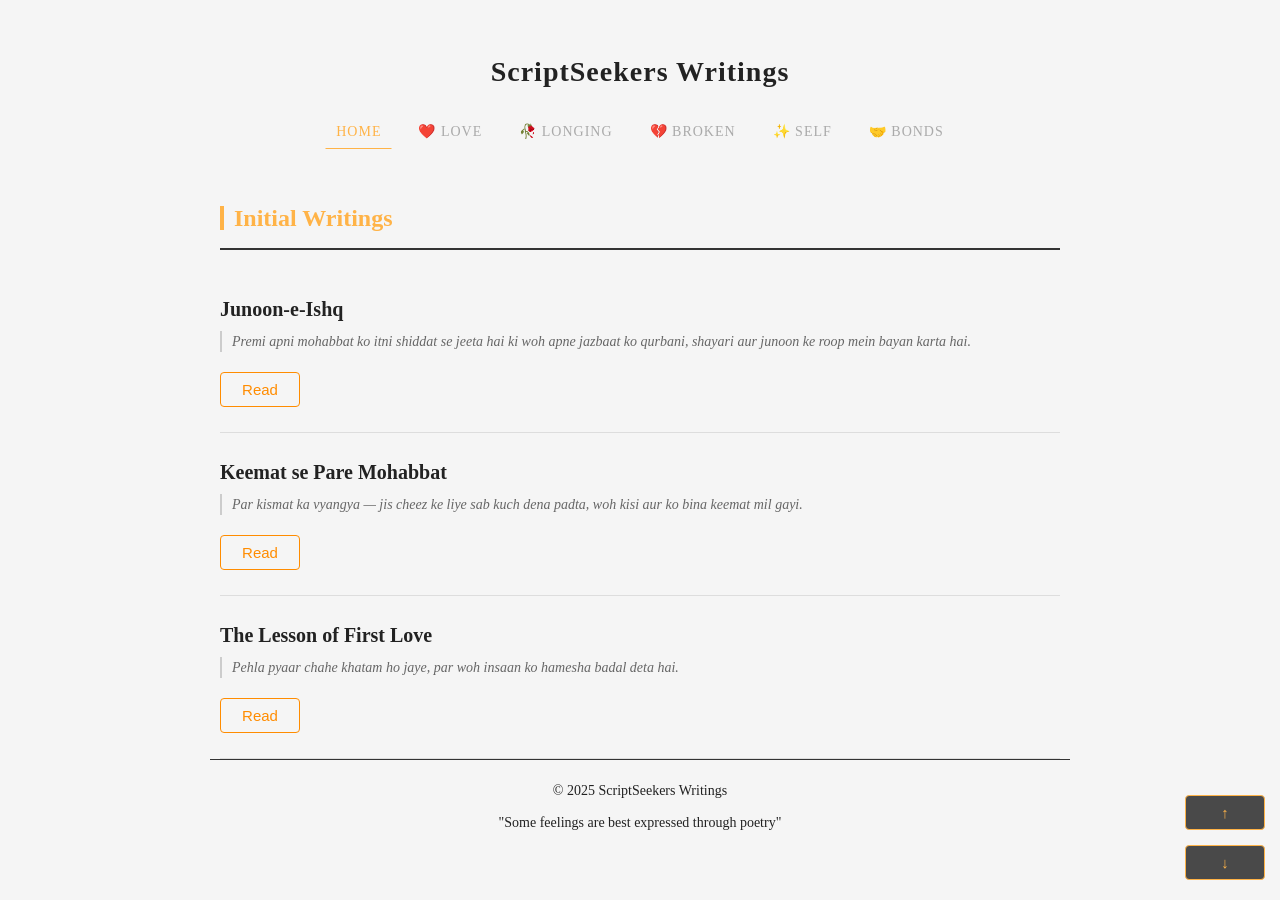
==== commit 103a87c4: "feat: Add dedicated pages for 'Bonds', 'Broken', 'Longing', 'Love', and 'Self' writings, refactoring" ====
--- a/index.html
+++ b/index.html
@@ -1,497 +1,95 @@
-<!DOCTYPE html>
-<html lang="en">
-<head>
-  <meta charset="UTF-8">
-  <meta name="viewport" content="width=device-width, initial-scale=1.0">
-  <title>ScriptSeekers Writings</title>
-  <link rel="stylesheet" href="styles.css">
-  <link rel="stylesheet" href="mobile.css" media="(max-width: 768px)">
-</head>
-<body>
-  
-<h1 id="top">My Writings</h1>
-
-<div class="nav-buttons">
-  <button onclick="goTop()" title="Go to top">↑</button>
-  <button onclick="goBottom()" title="Go to bottom">↓</button>
-</div>
-<!-- 1 -->
-<div class="card">
-  <div class="title">Ishq Ki Aag</div>
-  <div class="summary">A confession of love so intense it turns devotion into self-destruction—where the heart worships instead of choosing, and love burns more than it heals.</div>
-  <button onclick="toggle(this)">Read</button>
-  <div class="content">
-Maine pucha apne Ishq se,
-"Kya main kar sakta hoon tumhari fikar?"
-Ishq ne dhadkan chhoo kar kaha,
-"Jo tumhara dil chahe, wahi sachkar."
-
-Dil ne cheekh kar kaha,
-"Main tumhara hona chahta hoon…
-Poora, bina kisi bhi shart ke."
-
-Par main dil de na saka,
-Kyuki yeh bechaara dil
-Tumhari har ada, har nazakat ko
-Bhagwan ki tarah chahne laga hai.
-
-Ab halat yeh hai
-Mera dil bhi Ishq ki tarah
-Tum par hi jalta,
-Tum par hi pighalta,
-Tum par hi bikhar raha hai.
-
-Ki chandi sona ek taraf,
-aur tera hona ek taraf.
-Ek taraf teri aankhen,
-jaadu tona ek taraf.
-  </div>
-</div>
-  <!-- 2 -->
-<div class="card">
-  <div class="title">Prem Ki Kavita</div>
-  <div class="summary">A quiet, poetic metaphor for love that is expressed through absence, pauses, and interpretation—where meaning depends on how deeply the reader feels.</div>
-  <button onclick="toggle(this)">Read</button>
-  <div class="content">
-Priy likhakar niche likh du naam tumhara,
-kuch jagah beech me chhod,
-niche likh dun sada tumhara.
-
-Likha beech me kya,
-yeh tumko padhna hai,
-kagaz par man ki bhasha ka
-artha samajhna hai.
-
-Jo bhi artha nikalogi tum,
-wah mujhko swikar;
-jhuke adhar, jhuke nayan,
-maun adhar ya kora kagaz —
-artha sabhi ka pyar.
-  </div>
-</div>
-
-<!-- 3 -->
-<div class="card">
-  <div class="title">Love & Fight</div>
-  <div class="summary">A blunt reminder that love without courage is just comfort—real love demands effort, resistance, and the willingness to stand your ground.</div>
-  <button onclick="toggle(this)">Read</button>
-  <div class="content">
-If you're a lover,
-you gotta be a fighter.
-Because if you don't fight for your love,
-what kind of love do you have?
-  </div>
-</div>
-
-<!-- 4 -->
-<div class="card">
-  <div class="title">Everything Is Yours</div>
-  <div class="summary">Total emotional surrender in its purest form—short, direct, and dangerously absolute.</div>
-  <button onclick="toggle(this)">Read</button>
-  <div class="content">
-You are the love of my life.
-Everything I have.
-And everything I am.
-Is yours.
-  </div>
-</div>
-
-<!-- 5 -->
-<div class="card">
-  <div class="title">Dono Ke Beech</div>
-  <div class="summary">A story of mutual feelings trapped in silence, where both hearts know the truth but fear timing more than regret.</div>
-  <button onclick="toggle(this)">Read</button>
-  <div class="content">
-Na tu bola, na main,
-par har lafz ke beech kuch tha.
-Hawa bhi jaanti thi,
-ke khamoshi mein ishq sa kuch tha.
-
-Tere dekhne ka andaaz,
-aur mera nazar jhuka lena,
-ye dono adhoori baatein,
-par dil ka keh jaana.
-
-Kisi ne poocha, “kuch chal raha hai?”
-hum dono muskura diye,
-ek jaise jazbaat the dono ke,
-bas alfaaz kahaan diye?
-
-Tu bhi samajhta tha,
-main bhi mehsoos karti thi,
-par dono ne khud se kaha,
-“abhi waqt nahi, bas yehi sahi.”
-
-Aur waqt guzarta gaya,
-par wo ehsaas wahi tha
-na izhaar hua, na inkaar,
-par pyaar… dono ke dilon mein wahi tha. ❤️
-  </div>
-</div>
-
-<!-- 6 -->
-<div class="card">
-  <div class="title">The First Time I Saw Her</div>
-  <div class="summary">An internal battle between hope and restraint—about falling for someone slowly, honestly, and not knowing whether to risk friendship for truth.</div>
-  <button onclick="toggle(this)">Read</button>
-  <div class="content">
-The first time I saw her,
-the world slowed down for a breath.
-I was on the field sweat, dust, and nightlight
-and there she stood,
-in a white jacket and black jeans,
-composed, distant, whispering to her phone,
-as if the universe bowed quietly to her calm.
-
-I don't know why,
-but something inside me stirred that day
-a pull, a quiet ache.
-She felt like a story I could never belong to,
-someone far beyond my reach,
-a league I could only dream of entering.
-
-Four years slipped by like passing clouds,
-and now, she talks to me.
-Sometimes we walk,
-side by side, under evening skies,
-and I swear,
-she feels almost like my type
-maybe even more.
-
-I've never lied to her,
-not once
-my heart's been an open page.
-But hers?
-I can't read it yet.
-
-And now I stand here, torn
-should I keep this fragile friendship,
-or risk it all,
-and let love take its chance?
-  </div>
-</div>
-
-<!-- 7 -->
-<div class="card">
-  <div class="title">Ishq Ki Badnaami</div>
-  <div class="summary">A critique of modern love, defending quiet, unspoken devotion in a world that mistakes noise for depth.</div>
-  <button onclick="toggle(this)">Read</button>
-  <div class="content">
-Kehte hain mujhe kya pata ishq kya hota hai,
-arre yeh kambakht ishq hi toh badnaam hota hai.
-Aaj ke log kya samjhein mohabbat ka junoon,
-Jo khamoshi se chaahe, jo naa keh ke bhi kehna chaahe
-wahi asar-daam hota hai.
-  </div>
-</div>
-
-<!-- 8 -->
-<div class="card">
-  <div class="title">Hamesha</div>
-  <div class="summary">A grounded take on lifelong friendship—less about promises, more about consistency, presence, and remembering each other despite life.</div>
-  <button onclick="toggle(this)">Read</button>
-  <div class="content">
-Forever dosti koi vaada nahi,
-ek choti si zimmedaari hoti hai.
-Hum chahe pehli priority na bane,
-par ek priority zaroor hote hain.
-
-Zindagi sabko busy karti hai,
-raaste alag-alag mod leti hain.
-Phir bhi asli dosti tab dikhti hai
-jab hum yaad rakhte hain
-ki koi humara bhi hai.
-
-Na roz ki baatein zaroori,
-na har pal saath rehna.
-Bas kabhi-kabhi ek message,
-ek smile, ek "tu theek hai na?"
-
-Forever dosti ka raaz yahi hai
-ki hum perfect nahi hote,
-par phir bhi ek dusre ko
-apni priorities mein
-kahin na kahin rakhe rehte hain.
-  </div>
-</div>
-
-<!-- 9 -->
-<div class="card">
-  <div class="title">U</div>
-  <div class="summary">A playful yet emotional wordplay showing how love turns one person into the missing piece of everything meaningful.</div>
-  <button onclick="toggle(this)">Read</button>
-  <div class="content">
-How can I "LA_GH" without "U"
-How can I "TR_ST" without "U"
-How can I "H_G" without "U"
-How can I have "F_N" without "U"
-How can I have a "F_TURE" without "U"
-My "SO_L" is incomplete without "U"
-  </div>
-</div>
-
-<!-- 10 -->
-<div class="card">
-  <div class="title">I'll Wait</div>
-  <div class="summary">A raw admission of emotional dependence—hopeful, loyal, but walking the thin line between faith and self-loss.</div>
-  <button onclick="toggle(this)">Read</button>
-  <div class="content">
-God is not letting me forget about you and me.
-Every single day I miss you, I feel alone without you.
-I don't know what is going on in my mind,
-I just know that you're the love of my life.
-So I'll wait for you, and I know that one day
-we will be together and live happily....
-  </div>
-</div>
-
-<!-- 11 -->
-<div class="card">
-  <div class="title">Ek Ladka Hai</div>
-  <div class="summary">An unapologetic declaration of one-sided love, vulnerability, and emotional exposure—ending with a direct reveal.</div>
-  <button onclick="toggle(this)">Read</button>
-  <div class="content">
-Ek Ladka Hai Jo Tumse Bohot Pyar Karta Hai
-Ek Ladka Hai Jo Tumhe Bohot Yaad Karta Hai
-Ek Ladka Hai Jo Darta Hai Tumhe Khone Se
-Ek Ladka Hai Jo Darta Hai Tumhare Rone Se
-Ek Ladka Hai Jo Dil Ki Tumhe Keh Nahi Paata
-Ek Ladka Hai Jo Tere Bagair Reh Nahi Paata
-Ek Ladka Hai Jo Tumhe Paane Ko Tarsta Hai
-Ek Ladka Hai Jo Tumhe Dekh Kar Hasta Hai
-Ek Ladka Hai Jo Khudko Tumhara Kehta Hai
-Ek Ladka Hai Jo Tujhe Sabse Pyara Kehta Hai
-Ek Ladka Hai Jiski Tu Mohabat Hai Jaan Hai
-Ek Ladka Hai Jo Tere Liye Rehta Pareshan Hai
-Uss Ladke Se Abhi Tak, Be Khabar Hai Tu
-Woh Ladka Haaye Woh Ladka,
-Main Hi Hoon.
-  </div>
-</div>
-
-<!-- 12 -->
-<div class="card">
-  <div class="title">Ek Ladka Tha</div>
-  <div class="summary">A continuation, but wiser—about growth after heartbreak, choosing self-respect, and redefining love without erasing the past.</div>
-  <button onclick="toggle(this)">Read</button>
-  <div class="content">
-Ek ladka tha jo kabhi tumse bohot pyaar karta tha
-Ek ladka tha jo har roz tumhe yaad karta tha
-Ek ladka tha jo khone se darta rehta tha
-Aur tumhare rone ka bojh khud pe sehta tha
-
-Ek ladka tha jo dil ki baat keh nahi paaya
-Aur chup rehkar khud ko hi haar gaya
-Ek ladka tha jo tumhare bina reh nahi paata tha
-Aur isi aadat ne use kamzor bana diya tha
-
-Ek ladka tha jo paane ko tarasta raha
-Aur tumhe dekh kar bhi sirf hasta raha
-Ek ladka tha jo khud ko tumhara maanta tha
-Aur tumhe apni duniya jaanta tha
-
-Par waqt ne use ek baat sikha di
-Ki mohabbat sirf mehsoos karna kaafi nahi hota
-Ek din usne khud ko chunte hue dekha
-Aur samajh gaya har kahani ka ant rona nahi hota
-
-Ab ek ladka hai
-Jo yaad toh karta hai, par rukta nahi
-Jo darta nahi, jo toot kar bikta nahi
-Jo tumhe apni kahani ka hissa maanta hai
-Par poori kahani nahi
-Tum ab bhi ho yaadon mein, sach hai
-Par jagah badal chuki hai
-
-Woh ladka jo kabhi "main hi hoon" kehta tha
-Aaj bas itna kehta hai
-"Main tha."
-  </div>
-</div>
-
-<!-- 13 -->
-<div class="card">
-  <div class="title">Can I</div>
-  <div class="summary">A gentle request for forever, built on presence, patience, and emotional safety rather than grand promises.</div>
-  <button onclick="toggle(this)">Read</button>
-  <div class="content">
-Can I hold your hand,
-not just today, but through every storm and sunrise?
-& Can I be the one who listens to your silence and still understands?
-Can I stay
-when the world feels too heavy, and remind you how light love can feel?
-Can I love you in all the little ways in every glance, every word, every heartbeat-
-for as long as forever remembers us?
-  </div>
-</div>
-
-<!-- 14 -->
-<div class="card">
-  <div class="title">4, 3, 2, 1</div>
-  <div class="summary">A minimalist expression of timeless love—reducing time itself to a single constant: everyday.</div>
-  <button onclick="toggle(this)">Read</button>
-  <div class="content">
-I can love you for 4 days
-Summer day, Winter day, Rainy day, Autumn day.
-May be 3 days
-Yesterday, Today, Tomorrow.
-No it should be 2 times
-Day & Night.
-May be 1 day
-Everyday.
-  </div>
-</div>
-
-<!-- 15 -->
-<div class="card">
-  <div class="title">Kash… per Khair…</div>
-  <div class="summary">I didn’t fail I just wasn’t her shade.</div>
-  <button onclick="toggle(this)">Read</button>
-  <div class="content">
-<b>A</b>dmired in silence,
-<b>L</b>oved without permission.
-<b>I</b>ntelligent enough to never pretend,
-<b>S</b>trong enough to walk away whole,
-<b>H</b>onest even when honesty bruises,
-<b>A</b>uthentic in a world addicted to masks.
-
-In the feeling of her,
-I become the best shade of green—
-But she has always loved blue.
-  </div>
-</div>
-
-<!-- 16 --> 
-<div class="card">
-  <div class="title">Anchored Restraint Preserving Inner Tranquility</div> 
-  <div class="summary">
-    A controlled life that chose quiet over chaos—leaving without noise, yet never without impact.
-  </div>
-  <button onclick="toggle(this)">Read</button>
-  <div class="content">
-    He lived contained, not because he felt less,  
-    but because he understood the cost of chaos.
-    He chose peace with control over loud connection,  
-    and in leaving softly,  
-    he taught others how to stand without him.
-
-    Woh logon ke beech hansi chhod jaata hai,
-    par apni khamoshi kahin aur likh jaata hai.
-    Zinda reh ke usne khud ko sambhaala,
-    mar ke shayad apna bojh halka kar jaata hai.
-
-    Usse uljhan se darr nahi tha,
-    bas dil ke shor se bach ke chala.
-    Kaam mein usne nishaan chhode,
-    rishton mein bas itna ki —
-    kisi ko tootna na pade.
-
-    Woh dil deta tha, par poora nahi,
-    kyunki usse yaadein bhaari lagti thi.
-    Par jab woh nahi rahega,
-    tab log samjhenge —
-    uski kam baatein bhi wazan rakhti thi.
-
-    Akela rehna uski kamzori nahi thi,
-    yeh uska tarika tha zinda rehne ka.
-    Par marne ke baad,
-    uska sukoon logon ke yaadon mein badhega,
-    kyunki woh kabhi bojh nahi bana.
-
-    Woh chala jaayega bina hungame ke,
-    jaise jeeya tha waise hi — shaant.
-    Par jo ek baar uski zindagi mein aaya,
-    uske andar ek aadat chhod jaayega:
-    khud ko sambhaal ke jeene ki.
-
-    Aur shayad yehi uski jeet hai —
-    na roye hue log,
-    na tootay hue dil,
-    bas ek khamosh respect
-    jo uske baad bhi zinda rahe.
-
-    Kyunki kuch log jeete hain pyaar ke liye,
-    aur kuch —
-    taaki unke jaane ke baad bhi
-    duniya thodi zyada stable lage.
-  </div>
-</div>
-
-<!-- 17 -->
-<div class="card">
-  <div class="title">Ek Nishani</div>
-  <div class="summary">Samjho to ehsaas hoon… warna sirf ek kahani.</div>
-  <button onclick="toggle(this)">Read</button>
-  <div class="content">
-Rakh sako to ek nishani hu mai,  
-Kho do to sirf ek kahani hu mai.  
-
-Rok na paaye jisko ye saari duniya,  
-Wo ek bund aankh ka paani hu mai.  
-
-Sabko pyaar dene ki aadat hai mujhe,  
-Apni alag pehchaan banane ki aadat hai mujhe.  
-Kitna bhi gehra zakhm de koi,  
-Utna hi zyada muskurane ki aadat hai mujhe.  
-
-Akela khwab hu mai,  
-Sawalon se khafa chhota sa jawab hu mai.  
-Jo samajh na sake — unke liye kaun?  
-Jo jaan gaye — unke liye khuli kitaab hu mai.  
-
-Aankhon se dekhoge to khush paoge,  
-Dil se puchoge to dard ka sailaab hu mai.  
-
-Agar rakh sako to ek nishani hu mai,  
-Kho do to sirf ek kahani hu mai.
-
-  </div>
-</div>
-
-
-<!-- 18 -->
-<div class="card">
-  <div class="title">Badla Hua Mai</div>
-  <div class="summary">Log kehte hain main badal gaya… sach ye hai, logon ne badal diya.</div>
-  <button onclick="toggle(this)">Read</button>
-  <div class="content">
-Khamosh chehre par  
-Hazaaro pehre hote hai,  
-Hasti aankhon me bhi  
-Zakhm gehre hote hai.  
-
-Jaroorat thi sahare ki  
-Jab toot gaye the mere sapne,  
-Paraayo ne saath diya,  
-Aur rang dikha gaye apne.  
-
-Bura nahi hu mai,  
-Meri bhi kuch kahani hai,  
-Yeh jo badla badla sa lagta hu,  
-Apno ki hi meharbani hai.
-
-  </div>
-</div>
-
-<footer>
-  <div class="footer-bottom">
-    <p>© 2025 ScriptSeekers Writings</p>
-    <p>"Some feelings are best expressed through poetry"</p>
-  </div>
-</footer>
-
-  <div id="bottom"></div>
-
-<script src="script.js"></script>
-</body>
-</html>
-
-
-
-
-
-
-
-
-
-
+<!DOCTYPE html>
+<html lang="en">
+
+<head>
+  <meta charset="UTF-8">
+  <meta name="viewport" content="width=device-width, initial-scale=1.0">
+  <title>ScriptSeekers Writings - Home</title>
+  <link rel="stylesheet" href="styles.css">
+  <link rel="stylesheet" href="mobile.css" media="(max-width: 768px)">
+</head>
+
+<body>
+
+  <h1 id="top">ScriptSeekers Writings</h1>
+
+  <div class="nav-buttons">
+    <button onclick="goTop()" title="Go to top">↑</button>
+    <button onclick="goBottom()" title="Go to bottom">↓</button>
+  </div>
+
+  <div class="section-nav">
+    <a href="index.html" style="color: #ffb347; border-bottom: 1px solid #ffb347;">Home</a>
+    <a href="love.html">❤️ Love</a>
+    <a href="longing.html">🥀 Longing</a>
+    <a href="broken.html">💔 Broken</a>
+    <a href="self.html">✨ Self</a>
+    <a href="bonds.html">🤝 Bonds</a>
+  </div>
+
+  <div class="featured-writings">
+    <h2 class="section-header">Initial Writings</h2>
+
+    <div class="card">
+      <div class="title">Junoon-e-Ishq</div>
+      <div class="summary">Premi apni mohabbat ko itni shiddat se jeeta hai ki woh apne jazbaat ko qurbani, shayari aur
+        junoon ke roop mein bayan karta hai.</div>
+      <button onclick="toggle(this)">Read</button>
+      <div class="content">
+        Tum kisi talab par aao,
+        Main wahi doob dikhauga.
+        Akshar bhar mera naam ka bolo,
+        Badnaam bhi ho jaunga. ❤️
+        Tum se hai to duniya se pyaar hai mujhko,
+        Tum muh fero,
+        Main qayamat launga.
+        Praan mere pallo mein baandhke,
+        Bas awaaz bakhsh do.
+        Tumhari payal aur meri dhadkan si,
+        Main nazmon mein sunaunga.
+        Aur jo koi sookha kar de,
+        Meri is madhushala ko, ❤️
+        Main devon ke kanthon se halahal ugalvaunga.
+      </div>
+    </div>
+
+    <div class="card">
+      <div class="title">Keemat se Pare Mohabbat</div>
+      <div class="summary">Par kismat ka vyangya — jis cheez ke liye sab kuch dena padta, woh kisi aur ko bina keemat
+        mil gayi.</div>
+      <button onclick="toggle(this)">Read</button>
+      <div class="content">
+        Mujhe wo har minnat me chahiye tha,
+        Aankhon ke zeenat pe chaliye tha.
+
+        Usse muft mein paa liye kisi ne…
+        Jo mujhe har keemat mein chahiye tha.
+      </div>
+    </div>
+
+    <div class="card">
+      <div class="title">The Lesson of First Love</div>
+      <div class="summary">Pehla pyaar chahe khatam ho jaye, par woh insaan ko hamesha badal deta hai.</div>
+      <button onclick="toggle(this)">Read</button>
+      <div class="content">
+        No matter how it ends, first love always changes you.
+        It always teaches you something very special, something very deep.
+
+        #NewPerspective #First-Love
+        #deep.love #LOVE_IS_ROYALTY
+      </div>
+    </div>
+  </div>
+
+  <footer>
+    <div class="footer-bottom">
+      <p>© 2025 ScriptSeekers Writings</p>
+      <p>"Some feelings are best expressed through poetry"</p>
+    </div>
+  </footer>
+
+  <div id="bottom"></div>
+  <script src="script.js"></script>
+</body>
+
+</html>
--- a/styles.css
+++ b/styles.css
@@ -48,10 +48,54 @@
 
 h1 {
   text-align: center;
-  margin: 30px 0 40px;
+  margin: 30px 0 20px;
   letter-spacing: 1px;
   font-size: 28px;
   padding: 0 10px;
+}
+
+.section-nav {
+  display: flex;
+  justify-content: center;
+  gap: 15px;
+  margin-bottom: 40px;
+  flex-wrap: wrap;
+}
+
+.section-nav a {
+  text-decoration: none;
+  color: #aaa;
+  font-size: 14px;
+  text-transform: uppercase;
+  letter-spacing: 1px;
+  padding: 5px 10px;
+  border: 1px solid transparent;
+  transition: all 0.3s ease;
+}
+
+.section-nav a:hover {
+  color: #ffb347;
+  border-bottom: 1px solid #ffb347;
+}
+
+.section-header {
+  font-size: 24px;
+  color: #ffb347;
+  margin: 50px 10px 20px;
+  padding-bottom: 10px;
+  border-bottom: 2px solid #333;
+  text-transform: capitalize;
+  display: flex;
+  align-items: center;
+  gap: 10px;
+}
+
+.section-header::before {
+  content: "";
+  display: inline-block;
+  width: 4px;
+  height: 24px;
+  background: #ffb347;
 }
 
 .card {
@@ -75,6 +119,52 @@
   line-height: 1.5;
   padding-left: 10px;
   border-left: 2px solid #444;
+}
+
+.category-grid {
+  display: grid;
+  grid-template-columns: repeat(auto-fit, minmax(280px, 1fr));
+  gap: 20px;
+  margin: 40px 10px;
+}
+
+.category-card {
+  background: rgba(255, 255, 255, 0.05);
+  border: 1px solid #333;
+  padding: 40px 20px;
+  text-align: center;
+  border-radius: 8px;
+  text-decoration: none;
+  color: #f2f2f2;
+  transition: all 0.4s cubic-bezier(0.175, 0.885, 0.32, 1.275);
+  display: flex;
+  flex-direction: column;
+  justify-content: center;
+  align-items: center;
+  gap: 15px;
+}
+
+.category-card:hover {
+  background: rgba(255, 179, 71, 0.1);
+  border-color: #ffb347;
+  transform: translateY(-5px);
+}
+
+.category-card .icon {
+  font-size: 40px;
+  margin-bottom: 5px;
+}
+
+.category-card h3 {
+  font-size: 22px;
+  color: #ffb347;
+  letter-spacing: 1px;
+}
+
+.category-card p {
+  font-size: 14px;
+  color: #aaa;
+  font-style: italic;
 }
 
 button {
--- a/mobile.css
+++ b/mobile.css
@@ -6,8 +6,37 @@
   
   h1 {
     font-size: 24px;
-    margin: 20px 0 30px;
+    margin: 20px 0 15px;
     padding: 0 5px;
+  }
+
+  .section-nav {
+    gap: 10px;
+    margin-bottom: 30px;
+  }
+
+  .section-nav a {
+    font-size: 12px;
+    padding: 4px 8px;
+  }
+
+  .section-header {
+    font-size: 20px;
+    margin: 35px 5px 15px;
+  }
+
+  .category-grid {
+    grid-template-columns: 1fr;
+    gap: 15px;
+    margin: 20px 5px;
+  }
+
+  .category-card {
+    padding: 30px 15px;
+  }
+
+  .category-card h3 {
+    font-size: 18px;
   }
   
   .card {
